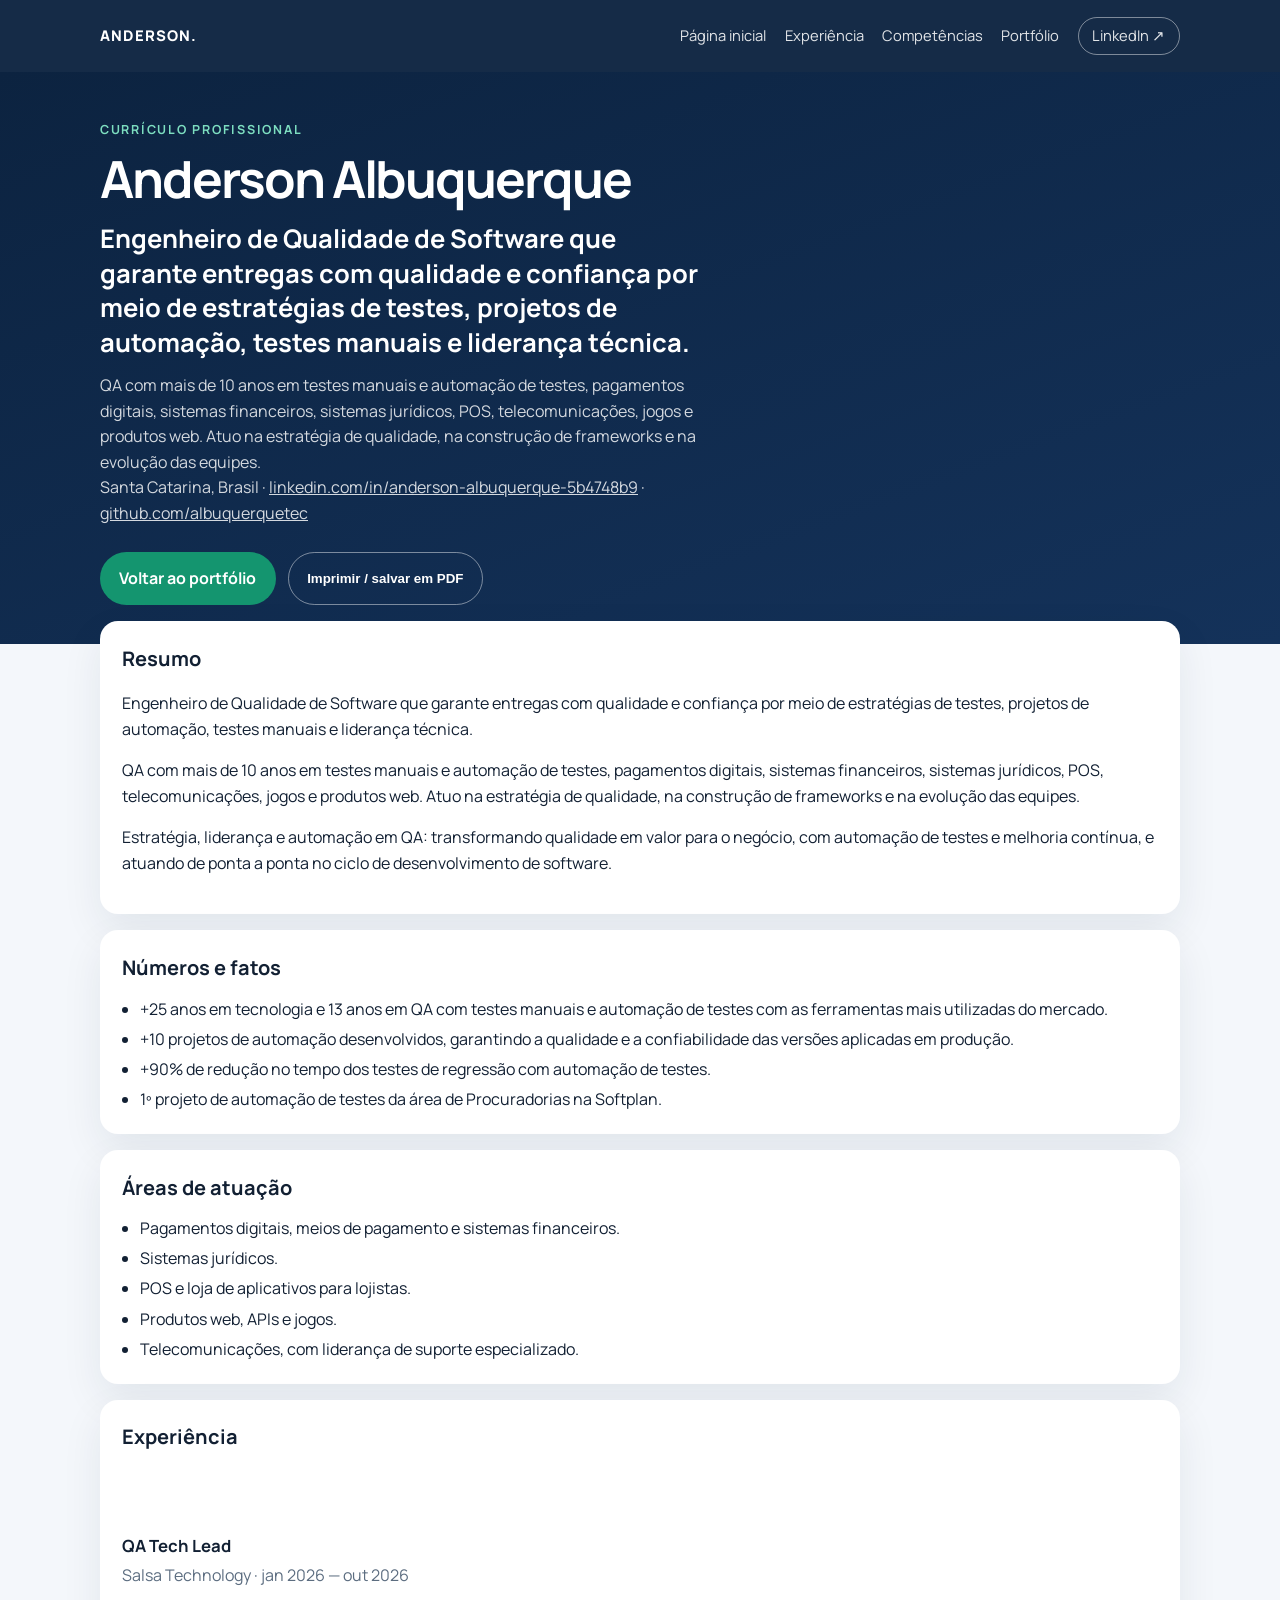
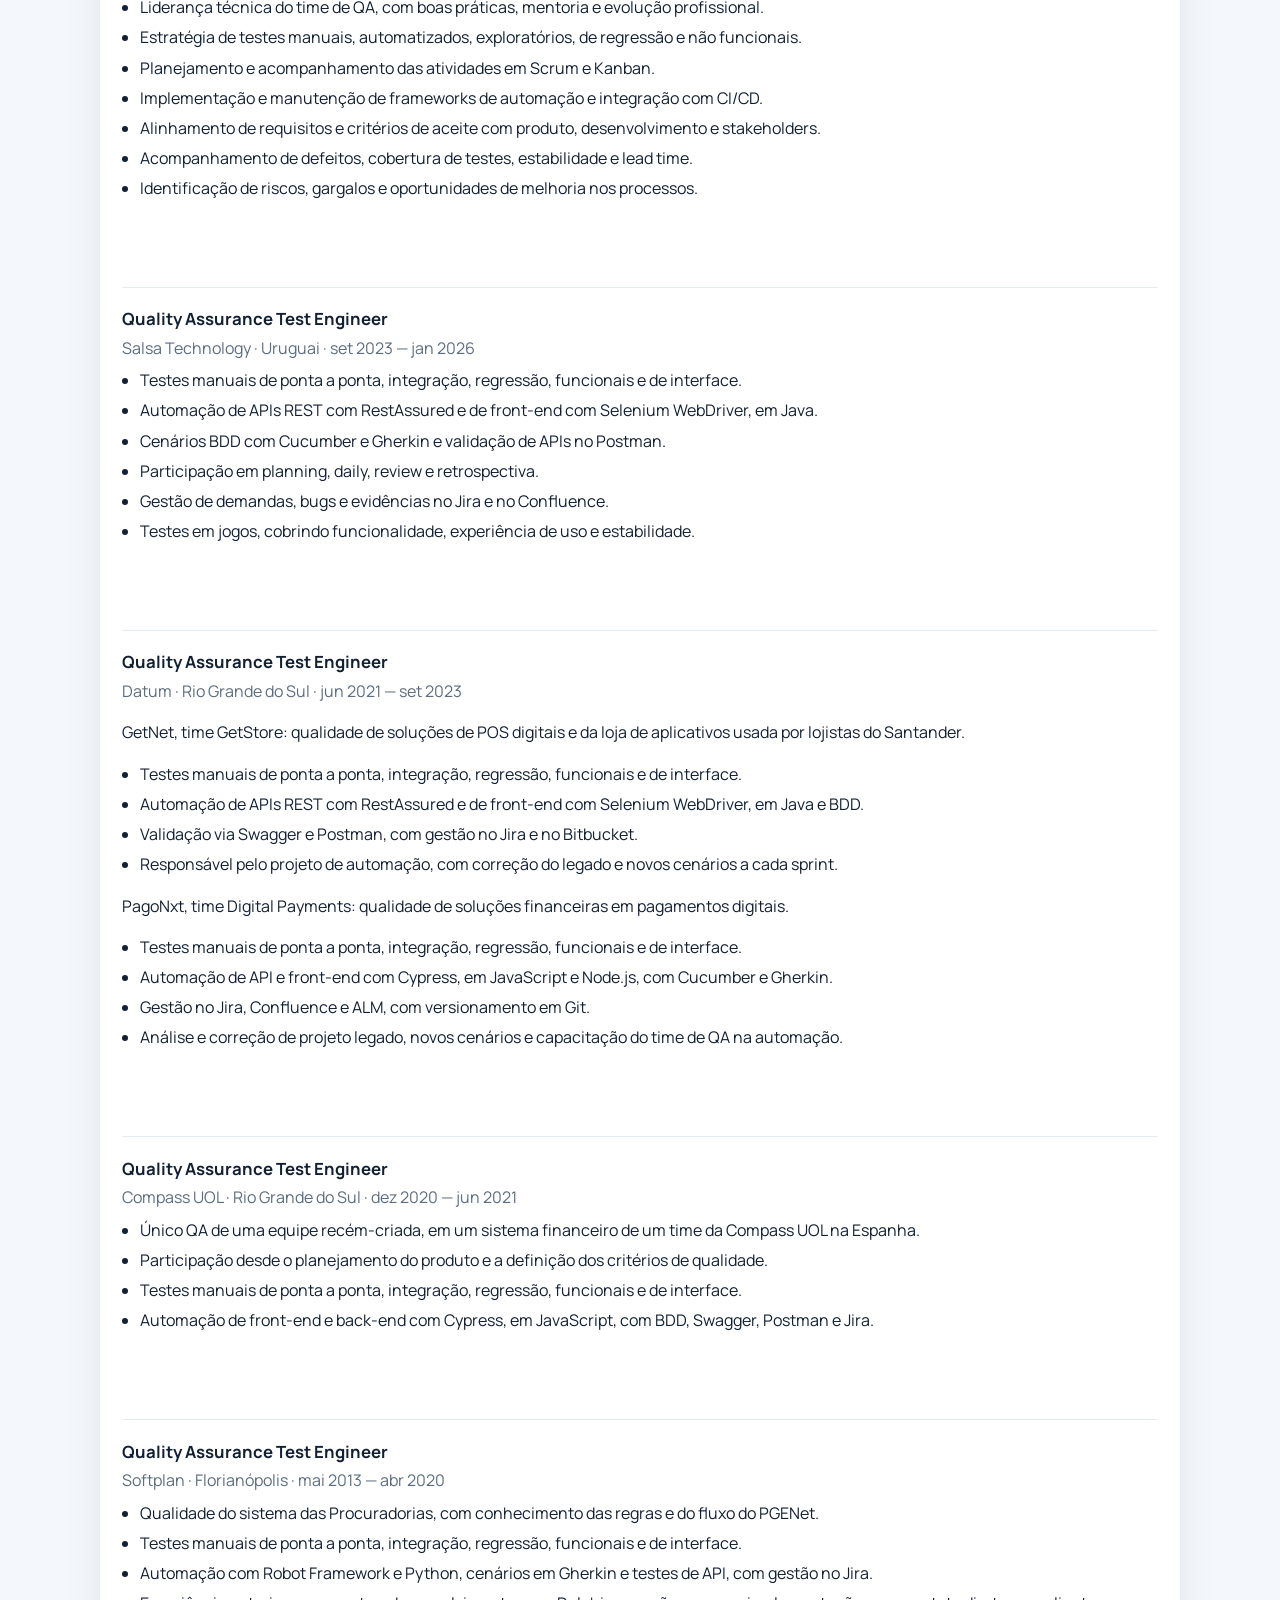
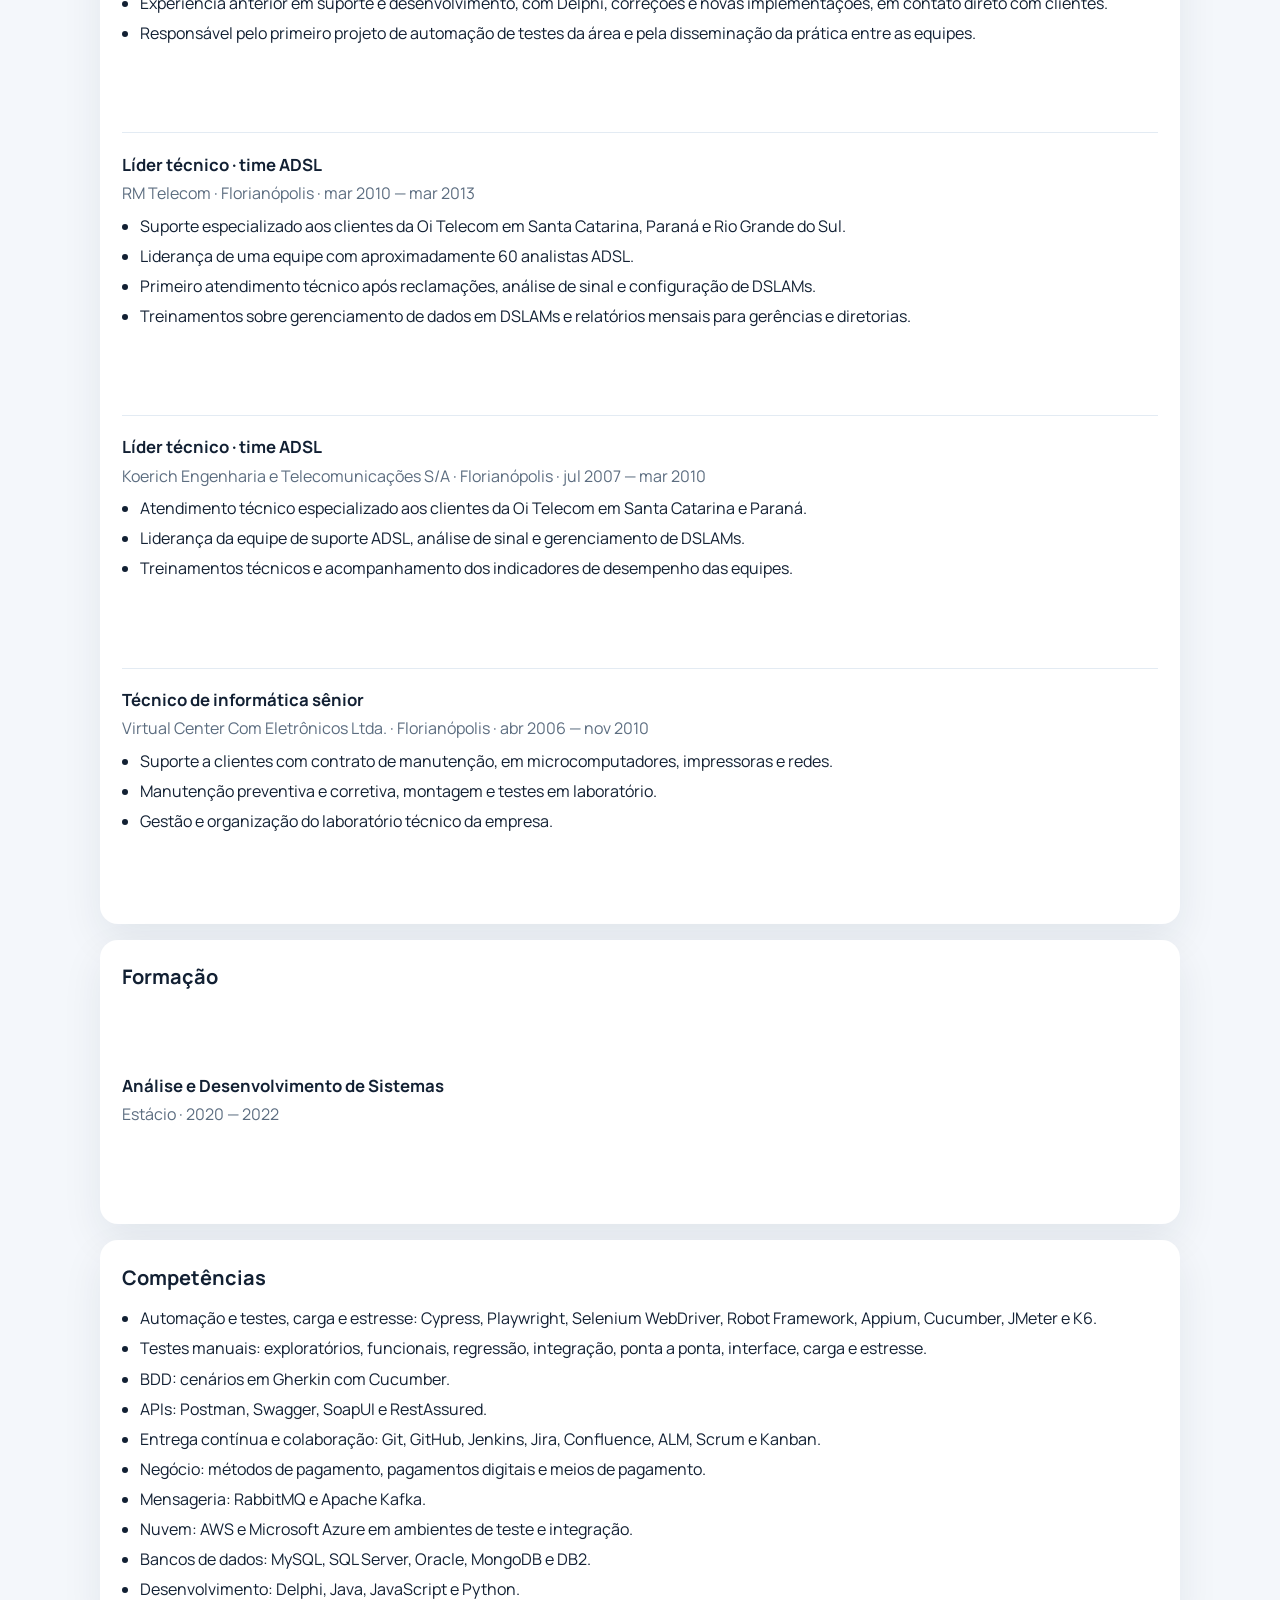
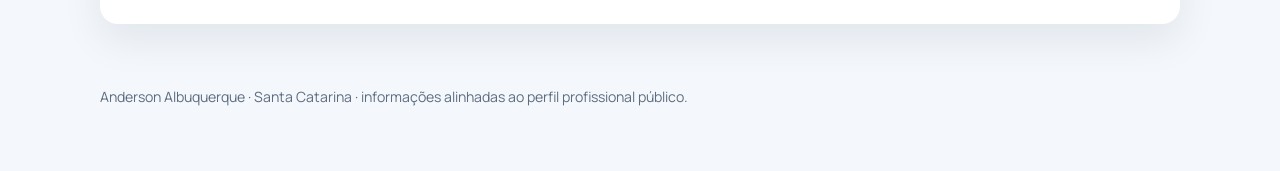
==== curriculo.html @ b4dc6b21 "Renomeia o link do topo de Repositórios para Portfólio." ====
<!DOCTYPE html>
<html lang="pt-BR">
<head>
  <meta charset="utf-8">
  <meta name="viewport" content="width=device-width, initial-scale=1">
  <title>Currículo | Anderson Albuquerque</title>
  <meta name="description" content="Currículo de Anderson Albuquerque, engenheiro de qualidade de software, com experiência, formação e competências.">
  <meta http-equiv="Cache-Control" content="no-cache, no-store, must-revalidate">
  <link rel="icon" href="favicon.svg" type="image/svg+xml">
  <link rel="preconnect" href="https://fonts.googleapis.com">
  <link rel="preconnect" href="https://fonts.gstatic.com" crossorigin>
  <link href="https://fonts.googleapis.com/css2?family=Manrope:wght@400;600;700;800&display=swap" rel="stylesheet">
  <link rel="stylesheet" href="styles.css">
</head>
<body>
  <a class="skip" href="#conteudo">Ir para o conteúdo</a>
  <header class="site-header">
    <div class="wrap">
      <a class="brand" href="index.html">ANDERSON.</a>
      <nav class="nav" aria-label="Navegação principal">
        <a href="index.html">Página inicial</a>
        <a href="index.html#experiencia">Experiência</a>
        <a href="index.html#competencias">Competências</a>
        <a href="https://github.com/albuquerquetec?tab=repositories" rel="noopener noreferrer">Portfólio</a>
        <a class="nav-cta" href="https://www.linkedin.com/in/anderson-albuquerque-5b4748b9" rel="noopener noreferrer">LinkedIn ↗</a>
      </nav>
    </div>
  </header>

  <header class="page-hero">
    <div class="wrap">
      <p class="kicker">Currículo profissional</p>
      <h1>Anderson Albuquerque</h1>
      <p class="headline">Engenheiro de Qualidade de Software que garante entregas com qualidade e confiança por meio de estratégias de testes, projetos de automação, testes manuais e liderança técnica.</p>
      <p class="lede">QA com mais de 10 anos em testes manuais e automação de testes, pagamentos digitais, sistemas financeiros, sistemas jurídicos, POS, telecomunicações, jogos e produtos web. Atuo na estratégia de qualidade, na construção de frameworks e na evolução das equipes.</p>
      <p class="lede">Santa Catarina, Brasil · <a href="https://www.linkedin.com/in/anderson-albuquerque-5b4748b9">linkedin.com/in/anderson-albuquerque-5b4748b9</a> · <a href="https://github.com/albuquerquetec">github.com/albuquerquetec</a></p>
      <div class="actions no-print">
        <a class="btn btn-primary" href="index.html">Voltar ao portfólio</a>
        <button class="btn btn-ghost" type="button" id="imprimir">Imprimir / salvar em PDF</button>
      </div>
    </div>
  </header>

  <main id="conteudo" class="wrap resume">
    <article>
      <h2>Resumo</h2>
      <p>Engenheiro de Qualidade de Software que garante entregas com qualidade e confiança por meio de estratégias de testes, projetos de automação, testes manuais e liderança técnica.</p>
      <p>QA com mais de 10 anos em testes manuais e automação de testes, pagamentos digitais, sistemas financeiros, sistemas jurídicos, POS, telecomunicações, jogos e produtos web. Atuo na estratégia de qualidade, na construção de frameworks e na evolução das equipes.</p>
      <p>Estratégia, liderança e automação em QA: transformando qualidade em valor para o negócio, com automação de testes e melhoria contínua, e atuando de ponta a ponta no ciclo de desenvolvimento de software.</p>
    </article>

    <article>
      <h2>Números e fatos</h2>
      <ul>
        <li>+25 anos em tecnologia e 13 anos em QA com testes manuais e automação de testes com as ferramentas mais utilizadas do mercado.</li>
        <li>+10 projetos de automação desenvolvidos, garantindo a qualidade e a confiabilidade das versões aplicadas em produção.</li>
        <li>+90% de redução no tempo dos testes de regressão com automação de testes.</li>
        <li>1º projeto de automação de testes da área de Procuradorias na Softplan.</li>
      </ul>
    </article>

    <article>
      <h2>Áreas de atuação</h2>
      <ul>
        <li>Pagamentos digitais, meios de pagamento e sistemas financeiros.</li>
        <li>Sistemas jurídicos.</li>
        <li>POS e loja de aplicativos para lojistas.</li>
        <li>Produtos web, APIs e jogos.</li>
        <li>Telecomunicações, com liderança de suporte especializado.</li>
      </ul>
    </article>

    <article>
      <h2>Experiência</h2>

      <section class="role">
        <h3>QA Tech Lead</h3>
        <p class="meta">Salsa Technology · jan 2026 — out 2026</p>
        <ul>
          <li>Liderança técnica do time de QA, com boas práticas, mentoria e evolução profissional.</li>
          <li>Estratégia de testes manuais, automatizados, exploratórios, de regressão e não funcionais.</li>
          <li>Planejamento e acompanhamento das atividades em Scrum e Kanban.</li>
          <li>Implementação e manutenção de frameworks de automação e integração com CI/CD.</li>
          <li>Alinhamento de requisitos e critérios de aceite com produto, desenvolvimento e stakeholders.</li>
          <li>Acompanhamento de defeitos, cobertura de testes, estabilidade e lead time.</li>
          <li>Identificação de riscos, gargalos e oportunidades de melhoria nos processos.</li>
        </ul>
      </section>

      <section class="role">
        <h3>Quality Assurance Test Engineer</h3>
        <p class="meta">Salsa Technology · Uruguai · set 2023 — jan 2026</p>
        <ul>
          <li>Testes manuais de ponta a ponta, integração, regressão, funcionais e de interface.</li>
          <li>Automação de APIs REST com RestAssured e de front-end com Selenium WebDriver, em Java.</li>
          <li>Cenários BDD com Cucumber e Gherkin e validação de APIs no Postman.</li>
          <li>Participação em planning, daily, review e retrospectiva.</li>
          <li>Gestão de demandas, bugs e evidências no Jira e no Confluence.</li>
          <li>Testes em jogos, cobrindo funcionalidade, experiência de uso e estabilidade.</li>
        </ul>
      </section>

      <section class="role">
        <h3>Quality Assurance Test Engineer</h3>
        <p class="meta">Datum · Rio Grande do Sul · jun 2021 — set 2023</p>
        <p>GetNet, time GetStore: qualidade de soluções de POS digitais e da loja de aplicativos usada por lojistas do Santander.</p>
        <ul>
          <li>Testes manuais de ponta a ponta, integração, regressão, funcionais e de interface.</li>
          <li>Automação de APIs REST com RestAssured e de front-end com Selenium WebDriver, em Java e BDD.</li>
          <li>Validação via Swagger e Postman, com gestão no Jira e no Bitbucket.</li>
          <li>Responsável pelo projeto de automação, com correção do legado e novos cenários a cada sprint.</li>
        </ul>
        <p>PagoNxt, time Digital Payments: qualidade de soluções financeiras em pagamentos digitais.</p>
        <ul>
          <li>Testes manuais de ponta a ponta, integração, regressão, funcionais e de interface.</li>
          <li>Automação de API e front-end com Cypress, em JavaScript e Node.js, com Cucumber e Gherkin.</li>
          <li>Gestão no Jira, Confluence e ALM, com versionamento em Git.</li>
          <li>Análise e correção de projeto legado, novos cenários e capacitação do time de QA na automação.</li>
        </ul>
      </section>

      <section class="role">
        <h3>Quality Assurance Test Engineer</h3>
        <p class="meta">Compass UOL · Rio Grande do Sul · dez 2020 — jun 2021</p>
        <ul>
          <li>Único QA de uma equipe recém-criada, em um sistema financeiro de um time da Compass UOL na Espanha.</li>
          <li>Participação desde o planejamento do produto e a definição dos critérios de qualidade.</li>
          <li>Testes manuais de ponta a ponta, integração, regressão, funcionais e de interface.</li>
          <li>Automação de front-end e back-end com Cypress, em JavaScript, com BDD, Swagger, Postman e Jira.</li>
        </ul>
      </section>

      <section class="role">
        <h3>Quality Assurance Test Engineer</h3>
        <p class="meta">Softplan · Florianópolis · mai 2013 — abr 2020</p>
        <ul>
          <li>Qualidade do sistema das Procuradorias, com conhecimento das regras e do fluxo do PGENet.</li>
          <li>Testes manuais de ponta a ponta, integração, regressão, funcionais e de interface.</li>
          <li>Automação com Robot Framework e Python, cenários em Gherkin e testes de API, com gestão no Jira.</li>
          <li>Experiência anterior em suporte e desenvolvimento, com Delphi, correções e novas implementações, em contato direto com clientes.</li>
          <li>Responsável pelo primeiro projeto de automação de testes da área e pela disseminação da prática entre as equipes.</li>
        </ul>
      </section>

      <section class="role">
        <h3>Líder técnico · time ADSL</h3>
        <p class="meta">RM Telecom · Florianópolis · mar 2010 — mar 2013</p>
        <ul>
          <li>Suporte especializado aos clientes da Oi Telecom em Santa Catarina, Paraná e Rio Grande do Sul.</li>
          <li>Liderança de uma equipe com aproximadamente 60 analistas ADSL.</li>
          <li>Primeiro atendimento técnico após reclamações, análise de sinal e configuração de DSLAMs.</li>
          <li>Treinamentos sobre gerenciamento de dados em DSLAMs e relatórios mensais para gerências e diretorias.</li>
        </ul>
      </section>

      <section class="role">
        <h3>Líder técnico · time ADSL</h3>
        <p class="meta">Koerich Engenharia e Telecomunicações S/A · Florianópolis · jul 2007 — mar 2010</p>
        <ul>
          <li>Atendimento técnico especializado aos clientes da Oi Telecom em Santa Catarina e Paraná.</li>
          <li>Liderança da equipe de suporte ADSL, análise de sinal e gerenciamento de DSLAMs.</li>
          <li>Treinamentos técnicos e acompanhamento dos indicadores de desempenho das equipes.</li>
        </ul>
      </section>

      <section class="role">
        <h3>Técnico de informática sênior</h3>
        <p class="meta">Virtual Center Com Eletrônicos Ltda. · Florianópolis · abr 2006 — nov 2010</p>
        <ul>
          <li>Suporte a clientes com contrato de manutenção, em microcomputadores, impressoras e redes.</li>
          <li>Manutenção preventiva e corretiva, montagem e testes em laboratório.</li>
          <li>Gestão e organização do laboratório técnico da empresa.</li>
        </ul>
      </section>
    </article>

    <article>
      <h2>Formação</h2>
      <section class="role">
        <h3>Análise e Desenvolvimento de Sistemas</h3>
        <p class="meta">Estácio · 2020 — 2022</p>
      </section>
    </article>

    <article>
      <h2>Competências</h2>
      <ul>
        <li>Automação e testes, carga e estresse: Cypress, Playwright, Selenium WebDriver, Robot Framework, Appium, Cucumber, JMeter e K6.</li>
        <li>Testes manuais: exploratórios, funcionais, regressão, integração, ponta a ponta, interface, carga e estresse.</li>
        <li>BDD: cenários em Gherkin com Cucumber.</li>
        <li>APIs: Postman, Swagger, SoapUI e RestAssured.</li>
        <li>Entrega contínua e colaboração: Git, GitHub, Jenkins, Jira, Confluence, ALM, Scrum e Kanban.</li>
        <li>Negócio: métodos de pagamento, pagamentos digitais e meios de pagamento.</li>
        <li>Mensageria: RabbitMQ e Apache Kafka.</li>
        <li>Nuvem: AWS e Microsoft Azure em ambientes de teste e integração.</li>
        <li>Bancos de dados: MySQL, SQL Server, Oracle, MongoDB e DB2.</li>
        <li>Desenvolvimento: Delphi, Java, JavaScript e Python.</li>
      </ul>
    </article>
  </main>

  <footer class="site-footer">
    <div class="wrap">
      <p>Anderson Albuquerque · Santa Catarina · informações alinhadas ao perfil profissional público.</p>
    </div>
  </footer>
  <script>
    document.getElementById("imprimir").addEventListener("click", function () {
      window.print();
    });
    if (new URLSearchParams(window.location.search).has("imprimir")) {
      window.addEventListener("load", function () {
        window.print();
      });
    }
  </script>
</body>
</html>
---- styles.css ----
:root {
  --navy: #0c2340;
  --navy-mid: #14325a;
  --ink: #122033;
  --muted: #5c6d80;
  --line: #e3ebf3;
  --bg: #f4f7fb;
  --card: #ffffff;
  --teal: #14956f;
  --teal-dark: #0e7a5a;
  --teal-soft: #e7f6f1;
  --shadow: 0 16px 40px rgba(12, 35, 64, 0.08);
  --radius: 18px;
  --max: 1080px;
  --font: "Manrope", "Segoe UI", sans-serif;
}

* { box-sizing: border-box; }

html { scroll-behavior: smooth; }

body {
  margin: 0;
  font-family: var(--font);
  color: var(--ink);
  background: var(--bg);
  line-height: 1.6;
}

a { color: inherit; }

img { max-width: 100%; }

.skip {
  position: absolute;
  left: 1rem;
  top: -4rem;
  background: #fff;
  color: var(--navy);
  padding: 0.5rem 0.8rem;
  z-index: 10;
}

.skip:focus { top: 0.5rem; }

.wrap {
  width: min(var(--max), calc(100% - 2.5rem));
  margin: 0 auto;
}

.site-header {
  position: sticky;
  top: 0;
  z-index: 5;
  background: rgba(12, 35, 64, 0.96);
  backdrop-filter: blur(10px);
  color: #fff;
}

.site-header .wrap {
  display: flex;
  align-items: center;
  justify-content: space-between;
  gap: 1rem;
  min-height: 72px;
}

.brand {
  font-weight: 800;
  letter-spacing: 0.08em;
  text-decoration: none;
  font-size: 0.92rem;
}

.nav {
  display: flex;
  align-items: center;
  gap: 1.15rem;
  font-size: 0.92rem;
}

.nav a { text-decoration: none; color: rgba(255, 255, 255, 0.88); }

.nav a:hover { color: #fff; }

.nav-cta {
  border: 1px solid rgba(255, 255, 255, 0.45);
  border-radius: 999px;
  padding: 0.4rem 0.85rem;
}

.hero {
  background:
    radial-gradient(circle at 88% 20%, rgba(20, 149, 111, 0.28), transparent 28%),
    radial-gradient(circle at 70% 80%, rgba(255, 255, 255, 0.06), transparent 24%),
    linear-gradient(160deg, var(--navy) 0%, var(--navy-mid) 100%);
  color: #fff;
  padding: 4.5rem 0 5rem;
}

.hero-grid {
  display: grid;
  grid-template-columns: 1.4fr 0.8fr;
  gap: 2.5rem;
  align-items: center;
}

.kicker {
  margin: 0 0 0.8rem;
  color: #7ddec0;
  font-size: 0.78rem;
  font-weight: 700;
  letter-spacing: 0.14em;
  text-transform: uppercase;
}

h1 {
  margin: 0;
  font-size: clamp(2.6rem, 5vw, 4.4rem);
  line-height: 0.98;
  letter-spacing: -0.04em;
}

.headline {
  margin: 1.2rem 0 0.8rem;
  font-size: clamp(1.25rem, 2vw, 1.7rem);
  line-height: 1.35;
  font-weight: 700;
  max-width: 38rem;
}

.lede {
  margin: 0;
  max-width: 40rem;
  color: rgba(255, 255, 255, 0.82);
}

.actions {
  display: flex;
  flex-wrap: wrap;
  gap: 0.75rem;
  margin-top: 1.6rem;
}

.btn {
  display: inline-flex;
  align-items: center;
  justify-content: center;
  text-decoration: none;
  border-radius: 999px;
  padding: 0.8rem 1.15rem;
  font-weight: 700;
  border: 1px solid transparent;
}

.btn-primary { background: var(--teal); color: #fff; }

.btn-primary:hover { background: var(--teal-dark); }

.btn-ghost {
  background: transparent;
  color: #fff;
  border-color: rgba(255, 255, 255, 0.45);
}

.btn-ghost:hover { background: rgba(255, 255, 255, 0.08); }

.btn-ink {
  background: var(--navy);
  color: #fff;
}

.profile-card {
  background: rgba(8, 24, 46, 0.45);
  border: 1px solid rgba(255, 255, 255, 0.12);
  border-radius: 24px;
  padding: 1.4rem;
  box-shadow: inset 0 1px 0 rgba(255, 255, 255, 0.08);
}

.monogram {
  width: 52px;
  height: 52px;
  border-radius: 14px;
  display: grid;
  place-items: center;
  background: var(--teal);
  font-weight: 800;
  margin-bottom: 0.9rem;
}

.profile-card h2 {
  margin: 0 0 0.4rem;
  font-size: 1.15rem;
}

.profile-card p { margin: 0; color: rgba(255, 255, 255, 0.8); }

.chips {
  display: flex;
  flex-wrap: wrap;
  gap: 0.45rem;
  margin-top: 1rem;
  padding: 0;
  list-style: none;
}

.chips li,
.tag {
  border: 1px solid rgba(255, 255, 255, 0.2);
  border-radius: 999px;
  padding: 0.25rem 0.7rem;
  font-size: 0.82rem;
}

section { padding: 4.2rem 0; }

.section-label {
  margin: 0 0 0.45rem;
  color: var(--teal);
  font-size: 0.78rem;
  font-weight: 800;
  letter-spacing: 0.14em;
  text-transform: uppercase;
}

h2.section-title {
  margin: 0;
  font-size: clamp(1.8rem, 3vw, 2.5rem);
  letter-spacing: -0.03em;
  line-height: 1.15;
}

.section-intro {
  max-width: 42rem;
  color: var(--muted);
  margin: 0.8rem 0 0;
}

.metrics {
  display: grid;
  grid-template-columns: repeat(4, 1fr);
  gap: 1rem;
  margin-top: 1.8rem;
}

.metric,
.panel,
.job,
.skill-group {
  background: var(--card);
  border-radius: var(--radius);
  box-shadow: var(--shadow);
}

.metric { padding: 1.2rem 1.1rem 1.15rem; }

.metric strong {
  display: block;
  color: var(--teal);
  font-size: 2rem;
  letter-spacing: -0.04em;
  line-height: 1;
}

.metric span { display: block; margin-top: 0.45rem; color: var(--muted); }

.split {
  display: grid;
  grid-template-columns: 1.15fr 0.85fr;
  gap: 1rem;
  margin-top: 1.6rem;
}

.panel { padding: 1.4rem 1.35rem; }

.panel h3,
.job h3,
.skill-group h3 { margin: 0 0 0.55rem; }

.area-list {
  margin: 0;
  padding: 0;
  list-style: none;
  display: grid;
  gap: 0.55rem;
}

.area-list li {
  background: var(--bg);
  border-radius: 12px;
  padding: 0.7rem 0.85rem;
}

.jobs,
.skill-grid {
  display: grid;
  gap: 1rem;
  margin-top: 1.6rem;
}

.job { padding: 1.3rem 1.35rem 1.2rem; }

.job header {
  display: flex;
  justify-content: space-between;
  gap: 1rem;
  align-items: baseline;
}

.when {
  color: var(--teal);
  font-weight: 700;
  font-size: 0.86rem;
  white-space: nowrap;
}

.where { margin: 0.15rem 0 0.7rem; color: var(--muted); }

.job p:last-child { margin-bottom: 0; }

.skill-grid { grid-template-columns: repeat(3, 1fr); }

.skill-group { padding: 1.15rem 1.2rem 1.2rem; }

.skill-group ul {
  display: flex;
  flex-wrap: wrap;
  gap: 0.4rem;
  margin: 0.7rem 0 0;
  padding: 0;
  list-style: none;
}

.skill-group li {
  background: var(--teal-soft);
  color: var(--teal-dark);
  border-radius: 999px;
  padding: 0.22rem 0.65rem;
  font-size: 0.86rem;
  font-weight: 700;
}

.cta {
  background: var(--navy);
  color: #fff;
  border-radius: 28px;
  padding: 2rem 1.6rem;
  display: flex;
  justify-content: space-between;
  gap: 1rem;
  align-items: center;
}

.cta h2 { margin: 0 0 0.35rem; font-size: 1.8rem; letter-spacing: -0.03em; }

.cta p { margin: 0; color: rgba(255, 255, 255, 0.78); }

.site-footer {
  padding: 0 0 3rem;
}

.site-footer p {
  color: var(--muted);
  font-size: 0.88rem;
}

.page-hero {
  background: linear-gradient(160deg, var(--navy), var(--navy-mid));
  color: #fff;
  padding: 3rem 0 2.4rem;
}

.page-hero h1 {
  font-size: clamp(2.2rem, 4vw, 3.4rem);
}

.resume {
  display: grid;
  gap: 1rem;
  margin-top: -1.4rem;
  padding-bottom: 3rem;
}

.resume article {
  background: #fff;
  border-radius: var(--radius);
  box-shadow: var(--shadow);
  padding: 1.35rem 1.4rem;
}

.resume h2 {
  margin: 0 0 0.8rem;
  font-size: 1.25rem;
}

.resume ul { margin: 0.4rem 0 0; padding-left: 1.1rem; }

.resume li + li { margin-top: 0.28rem; }

.role + .role {
  margin-top: 1.15rem;
  padding-top: 1.15rem;
  border-top: 1px solid var(--line);
}

.role h3 { margin: 0; font-size: 1.05rem; }

.meta { margin: 0.15rem 0 0.45rem; color: var(--muted); }

@media (max-width: 900px) {
  .hero-grid,
  .split,
  .metrics,
  .skill-grid { grid-template-columns: 1fr 1fr; }

  .hero-grid,
  .split,
  .cta { grid-template-columns: 1fr; }

  .cta { display: grid; }
}

@media (max-width: 720px) {
  .site-header .wrap { align-items: flex-start; padding: 0.8rem 0; flex-direction: column; }
  .nav { flex-wrap: wrap; gap: 0.7rem 1rem; }
  .metrics,
  .skill-grid,
  .hero-grid { grid-template-columns: 1fr; }
  .job header { flex-direction: column; gap: 0.2rem; }
}

@media print {
  .site-header,
  .actions,
  .site-footer,
  .no-print { display: none !important; }

  body { background: #fff; }

  .page-hero {
    background: #fff;
    color: #000;
    padding: 0 0 1rem;
  }

  .page-hero .kicker,
  .page-hero p { color: #333; }

  .resume { margin: 0; }

  .resume article {
    box-shadow: none;
    border: 1px solid #ddd;
    break-inside: avoid;
  }
}
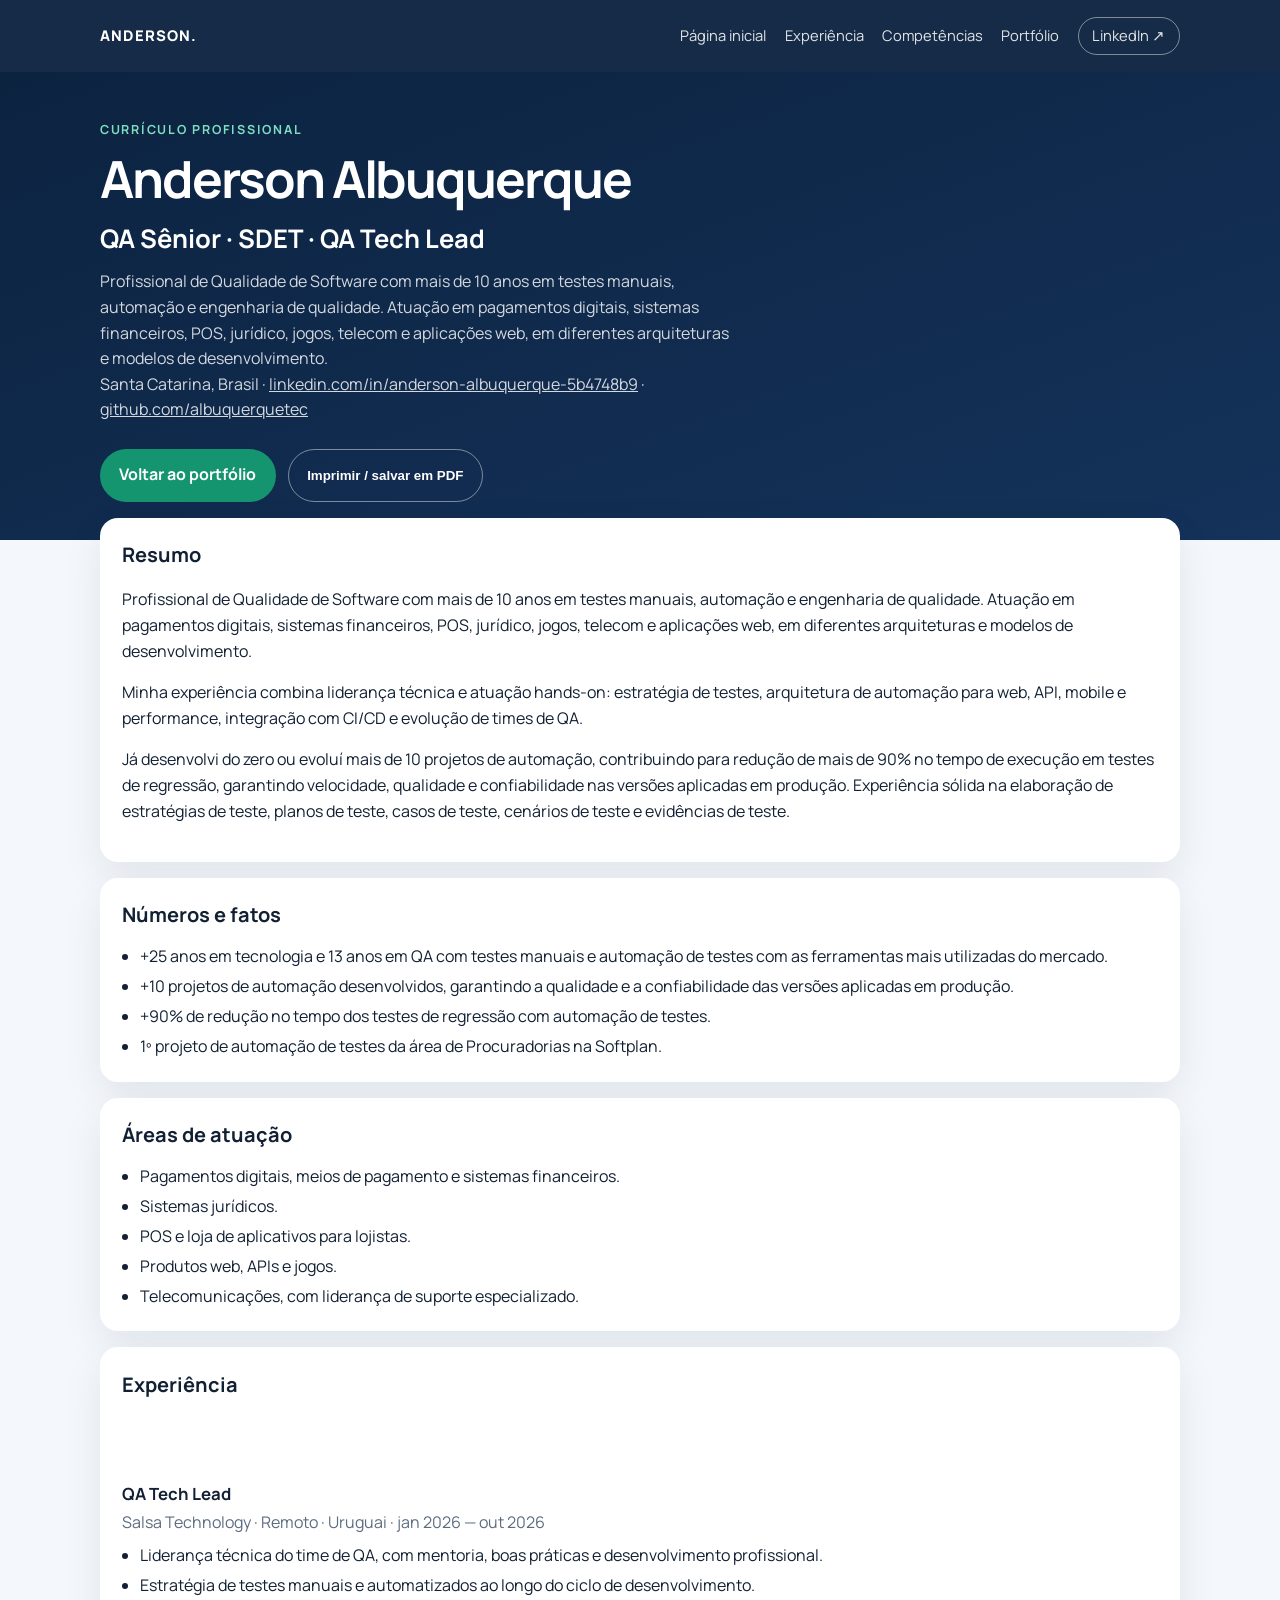
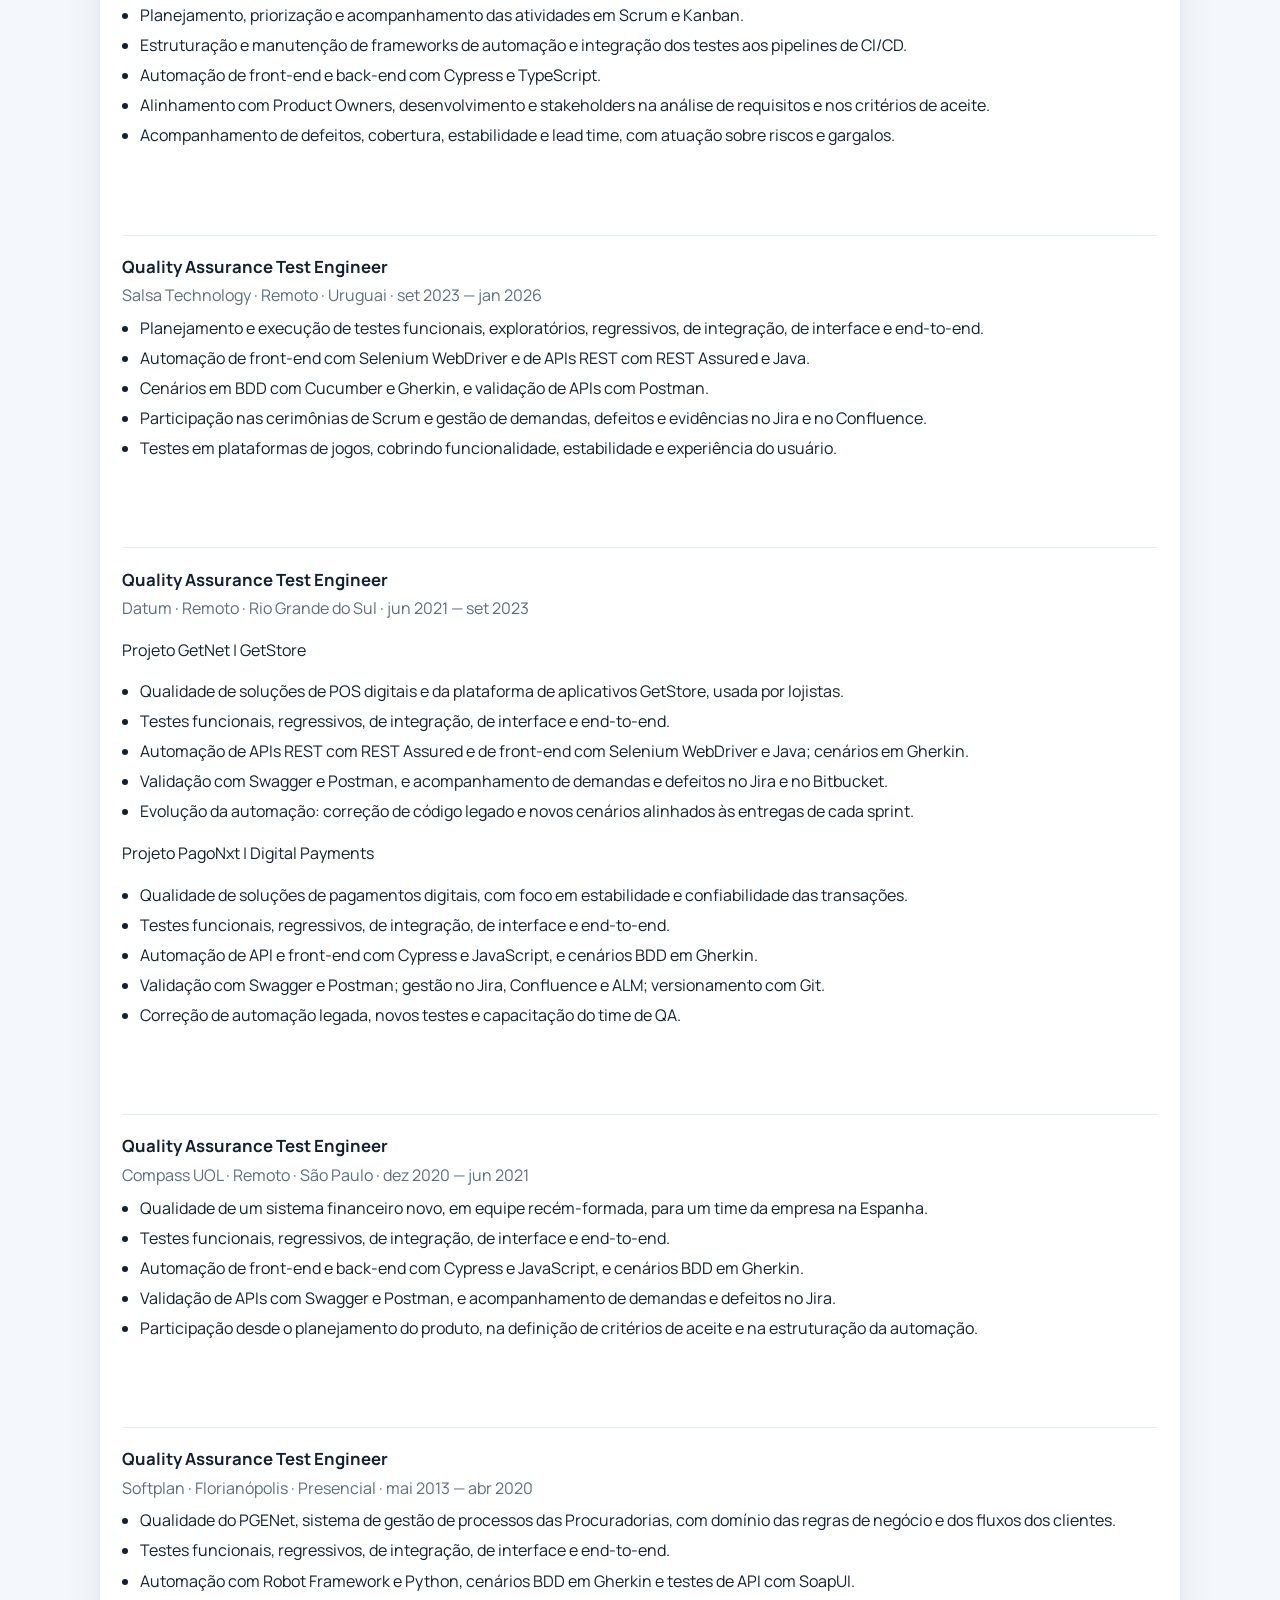
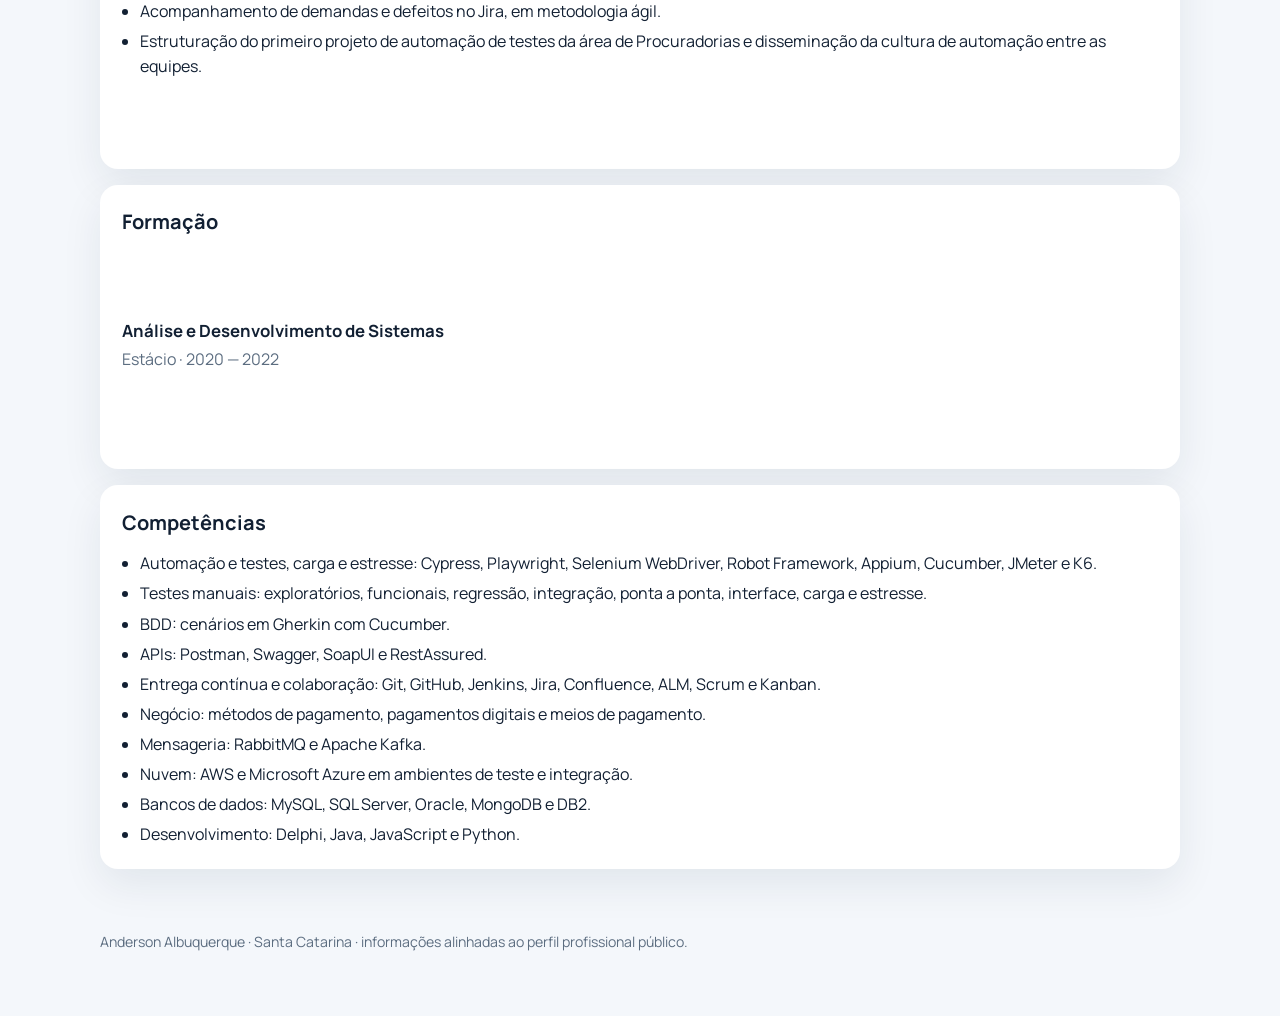
==== commit 3dcf98c3: "Alinha o resumo e as experiências ao currículo de novembro de 2026. Co-authored-by: Cursor <cursorag" ====
--- a/curriculo.html
+++ b/curriculo.html
@@ -31,8 +31,8 @@
     <div class="wrap">
       <p class="kicker">Currículo profissional</p>
       <h1>Anderson Albuquerque</h1>
-      <p class="headline">Engenheiro de Qualidade de Software que garante entregas com qualidade e confiança por meio de estratégias de testes, projetos de automação, testes manuais e liderança técnica.</p>
-      <p class="lede">QA com mais de 10 anos em testes manuais e automação de testes, pagamentos digitais, sistemas financeiros, sistemas jurídicos, POS, telecomunicações, jogos e produtos web. Atuo na estratégia de qualidade, na construção de frameworks e na evolução das equipes.</p>
+      <p class="headline">QA Sênior · SDET · QA Tech Lead</p>
+      <p class="lede">Profissional de Qualidade de Software com mais de 10 anos em testes manuais, automação e engenharia de qualidade. Atuação em pagamentos digitais, sistemas financeiros, POS, jurídico, jogos, telecom e aplicações web, em diferentes arquiteturas e modelos de desenvolvimento.</p>
       <p class="lede">Santa Catarina, Brasil · <a href="https://www.linkedin.com/in/anderson-albuquerque-5b4748b9">linkedin.com/in/anderson-albuquerque-5b4748b9</a> · <a href="https://github.com/albuquerquetec">github.com/albuquerquetec</a></p>
       <div class="actions no-print">
         <a class="btn btn-primary" href="index.html">Voltar ao portfólio</a>
@@ -44,9 +44,9 @@
   <main id="conteudo" class="wrap resume">
     <article>
       <h2>Resumo</h2>
-      <p>Engenheiro de Qualidade de Software que garante entregas com qualidade e confiança por meio de estratégias de testes, projetos de automação, testes manuais e liderança técnica.</p>
-      <p>QA com mais de 10 anos em testes manuais e automação de testes, pagamentos digitais, sistemas financeiros, sistemas jurídicos, POS, telecomunicações, jogos e produtos web. Atuo na estratégia de qualidade, na construção de frameworks e na evolução das equipes.</p>
-      <p>Estratégia, liderança e automação em QA: transformando qualidade em valor para o negócio, com automação de testes e melhoria contínua, e atuando de ponta a ponta no ciclo de desenvolvimento de software.</p>
+      <p>Profissional de Qualidade de Software com mais de 10 anos em testes manuais, automação e engenharia de qualidade. Atuação em pagamentos digitais, sistemas financeiros, POS, jurídico, jogos, telecom e aplicações web, em diferentes arquiteturas e modelos de desenvolvimento.</p>
+      <p>Minha experiência combina liderança técnica e atuação hands-on: estratégia de testes, arquitetura de automação para web, API, mobile e performance, integração com CI/CD e evolução de times de QA.</p>
+      <p>Já desenvolvi do zero ou evoluí mais de 10 projetos de automação, contribuindo para redução de mais de 90% no tempo de execução em testes de regressão, garantindo velocidade, qualidade e confiabilidade nas versões aplicadas em produção. Experiência sólida na elaboração de estratégias de teste, planos de teste, casos de teste, cenários de teste e evidências de teste.</p>
     </article>
 
     <article>
@@ -75,101 +75,72 @@
 
       <section class="role">
         <h3>QA Tech Lead</h3>
-        <p class="meta">Salsa Technology · jan 2026 — out 2026</p>
+        <p class="meta">Salsa Technology · Remoto · Uruguai · jan 2026 — out 2026</p>
         <ul>
-          <li>Liderança técnica do time de QA, com boas práticas, mentoria e evolução profissional.</li>
-          <li>Estratégia de testes manuais, automatizados, exploratórios, de regressão e não funcionais.</li>
-          <li>Planejamento e acompanhamento das atividades em Scrum e Kanban.</li>
-          <li>Implementação e manutenção de frameworks de automação e integração com CI/CD.</li>
-          <li>Alinhamento de requisitos e critérios de aceite com produto, desenvolvimento e stakeholders.</li>
-          <li>Acompanhamento de defeitos, cobertura de testes, estabilidade e lead time.</li>
-          <li>Identificação de riscos, gargalos e oportunidades de melhoria nos processos.</li>
+          <li>Liderança técnica do time de QA, com mentoria, boas práticas e desenvolvimento profissional.</li>
+          <li>Estratégia de testes manuais e automatizados ao longo do ciclo de desenvolvimento.</li>
+          <li>Planejamento, priorização e acompanhamento das atividades em Scrum e Kanban.</li>
+          <li>Estruturação e manutenção de frameworks de automação e integração dos testes aos pipelines de CI/CD.</li>
+          <li>Automação de front-end e back-end com Cypress e TypeScript.</li>
+          <li>Alinhamento com Product Owners, desenvolvimento e stakeholders na análise de requisitos e nos critérios de aceite.</li>
+          <li>Acompanhamento de defeitos, cobertura, estabilidade e lead time, com atuação sobre riscos e gargalos.</li>
         </ul>
       </section>
 
       <section class="role">
         <h3>Quality Assurance Test Engineer</h3>
-        <p class="meta">Salsa Technology · Uruguai · set 2023 — jan 2026</p>
+        <p class="meta">Salsa Technology · Remoto · Uruguai · set 2023 — jan 2026</p>
         <ul>
-          <li>Testes manuais de ponta a ponta, integração, regressão, funcionais e de interface.</li>
-          <li>Automação de APIs REST com RestAssured e de front-end com Selenium WebDriver, em Java.</li>
-          <li>Cenários BDD com Cucumber e Gherkin e validação de APIs no Postman.</li>
-          <li>Participação em planning, daily, review e retrospectiva.</li>
-          <li>Gestão de demandas, bugs e evidências no Jira e no Confluence.</li>
-          <li>Testes em jogos, cobrindo funcionalidade, experiência de uso e estabilidade.</li>
+          <li>Planejamento e execução de testes funcionais, exploratórios, regressivos, de integração, de interface e end-to-end.</li>
+          <li>Automação de front-end com Selenium WebDriver e de APIs REST com REST Assured e Java.</li>
+          <li>Cenários em BDD com Cucumber e Gherkin, e validação de APIs com Postman.</li>
+          <li>Participação nas cerimônias de Scrum e gestão de demandas, defeitos e evidências no Jira e no Confluence.</li>
+          <li>Testes em plataformas de jogos, cobrindo funcionalidade, estabilidade e experiência do usuário.</li>
         </ul>
       </section>
 
       <section class="role">
         <h3>Quality Assurance Test Engineer</h3>
-        <p class="meta">Datum · Rio Grande do Sul · jun 2021 — set 2023</p>
-        <p>GetNet, time GetStore: qualidade de soluções de POS digitais e da loja de aplicativos usada por lojistas do Santander.</p>
+        <p class="meta">Datum · Remoto · Rio Grande do Sul · jun 2021 — set 2023</p>
+        <p>Projeto GetNet | GetStore</p>
         <ul>
-          <li>Testes manuais de ponta a ponta, integração, regressão, funcionais e de interface.</li>
-          <li>Automação de APIs REST com RestAssured e de front-end com Selenium WebDriver, em Java e BDD.</li>
-          <li>Validação via Swagger e Postman, com gestão no Jira e no Bitbucket.</li>
-          <li>Responsável pelo projeto de automação, com correção do legado e novos cenários a cada sprint.</li>
+          <li>Qualidade de soluções de POS digitais e da plataforma de aplicativos GetStore, usada por lojistas.</li>
+          <li>Testes funcionais, regressivos, de integração, de interface e end-to-end.</li>
+          <li>Automação de APIs REST com REST Assured e de front-end com Selenium WebDriver e Java; cenários em Gherkin.</li>
+          <li>Validação com Swagger e Postman, e acompanhamento de demandas e defeitos no Jira e no Bitbucket.</li>
+          <li>Evolução da automação: correção de código legado e novos cenários alinhados às entregas de cada sprint.</li>
         </ul>
-        <p>PagoNxt, time Digital Payments: qualidade de soluções financeiras em pagamentos digitais.</p>
+        <p>Projeto PagoNxt | Digital Payments</p>
         <ul>
-          <li>Testes manuais de ponta a ponta, integração, regressão, funcionais e de interface.</li>
-          <li>Automação de API e front-end com Cypress, em JavaScript e Node.js, com Cucumber e Gherkin.</li>
-          <li>Gestão no Jira, Confluence e ALM, com versionamento em Git.</li>
-          <li>Análise e correção de projeto legado, novos cenários e capacitação do time de QA na automação.</li>
+          <li>Qualidade de soluções de pagamentos digitais, com foco em estabilidade e confiabilidade das transações.</li>
+          <li>Testes funcionais, regressivos, de integração, de interface e end-to-end.</li>
+          <li>Automação de API e front-end com Cypress e JavaScript, e cenários BDD em Gherkin.</li>
+          <li>Validação com Swagger e Postman; gestão no Jira, Confluence e ALM; versionamento com Git.</li>
+          <li>Correção de automação legada, novos testes e capacitação do time de QA.</li>
         </ul>
       </section>
 
       <section class="role">
         <h3>Quality Assurance Test Engineer</h3>
-        <p class="meta">Compass UOL · Rio Grande do Sul · dez 2020 — jun 2021</p>
+        <p class="meta">Compass UOL · Remoto · São Paulo · dez 2020 — jun 2021</p>
         <ul>
-          <li>Único QA de uma equipe recém-criada, em um sistema financeiro de um time da Compass UOL na Espanha.</li>
-          <li>Participação desde o planejamento do produto e a definição dos critérios de qualidade.</li>
-          <li>Testes manuais de ponta a ponta, integração, regressão, funcionais e de interface.</li>
-          <li>Automação de front-end e back-end com Cypress, em JavaScript, com BDD, Swagger, Postman e Jira.</li>
+          <li>Qualidade de um sistema financeiro novo, em equipe recém-formada, para um time da empresa na Espanha.</li>
+          <li>Testes funcionais, regressivos, de integração, de interface e end-to-end.</li>
+          <li>Automação de front-end e back-end com Cypress e JavaScript, e cenários BDD em Gherkin.</li>
+          <li>Validação de APIs com Swagger e Postman, e acompanhamento de demandas e defeitos no Jira.</li>
+          <li>Participação desde o planejamento do produto, na definição de critérios de aceite e na estruturação da automação.</li>
         </ul>
       </section>
 
       <section class="role">
         <h3>Quality Assurance Test Engineer</h3>
-        <p class="meta">Softplan · Florianópolis · mai 2013 — abr 2020</p>
+        <p class="meta">Softplan · Florianópolis · Presencial · mai 2013 — abr 2020</p>
         <ul>
-          <li>Qualidade do sistema das Procuradorias, com conhecimento das regras e do fluxo do PGENet.</li>
-          <li>Testes manuais de ponta a ponta, integração, regressão, funcionais e de interface.</li>
-          <li>Automação com Robot Framework e Python, cenários em Gherkin e testes de API, com gestão no Jira.</li>
-          <li>Experiência anterior em suporte e desenvolvimento, com Delphi, correções e novas implementações, em contato direto com clientes.</li>
-          <li>Responsável pelo primeiro projeto de automação de testes da área e pela disseminação da prática entre as equipes.</li>
-        </ul>
-      </section>
-
-      <section class="role">
-        <h3>Líder técnico · time ADSL</h3>
-        <p class="meta">RM Telecom · Florianópolis · mar 2010 — mar 2013</p>
-        <ul>
-          <li>Suporte especializado aos clientes da Oi Telecom em Santa Catarina, Paraná e Rio Grande do Sul.</li>
-          <li>Liderança de uma equipe com aproximadamente 60 analistas ADSL.</li>
-          <li>Primeiro atendimento técnico após reclamações, análise de sinal e configuração de DSLAMs.</li>
-          <li>Treinamentos sobre gerenciamento de dados em DSLAMs e relatórios mensais para gerências e diretorias.</li>
-        </ul>
-      </section>
-
-      <section class="role">
-        <h3>Líder técnico · time ADSL</h3>
-        <p class="meta">Koerich Engenharia e Telecomunicações S/A · Florianópolis · jul 2007 — mar 2010</p>
-        <ul>
-          <li>Atendimento técnico especializado aos clientes da Oi Telecom em Santa Catarina e Paraná.</li>
-          <li>Liderança da equipe de suporte ADSL, análise de sinal e gerenciamento de DSLAMs.</li>
-          <li>Treinamentos técnicos e acompanhamento dos indicadores de desempenho das equipes.</li>
-        </ul>
-      </section>
-
-      <section class="role">
-        <h3>Técnico de informática sênior</h3>
-        <p class="meta">Virtual Center Com Eletrônicos Ltda. · Florianópolis · abr 2006 — nov 2010</p>
-        <ul>
-          <li>Suporte a clientes com contrato de manutenção, em microcomputadores, impressoras e redes.</li>
-          <li>Manutenção preventiva e corretiva, montagem e testes em laboratório.</li>
-          <li>Gestão e organização do laboratório técnico da empresa.</li>
+          <li>Qualidade do PGENet, sistema de gestão de processos das Procuradorias, com domínio das regras de negócio e dos fluxos dos clientes.</li>
+          <li>Testes funcionais, regressivos, de integração, de interface e end-to-end.</li>
+          <li>Automação com Robot Framework e Python, cenários BDD em Gherkin e testes de API com SoapUI.</li>
+          <li>Acompanhamento de demandas e defeitos no Jira, em metodologia ágil.</li>
+          <li>Estruturação do primeiro projeto de automação de testes da área de Procuradorias e disseminação da cultura de automação entre as equipes.</li>
         </ul>
       </section>
     </article>
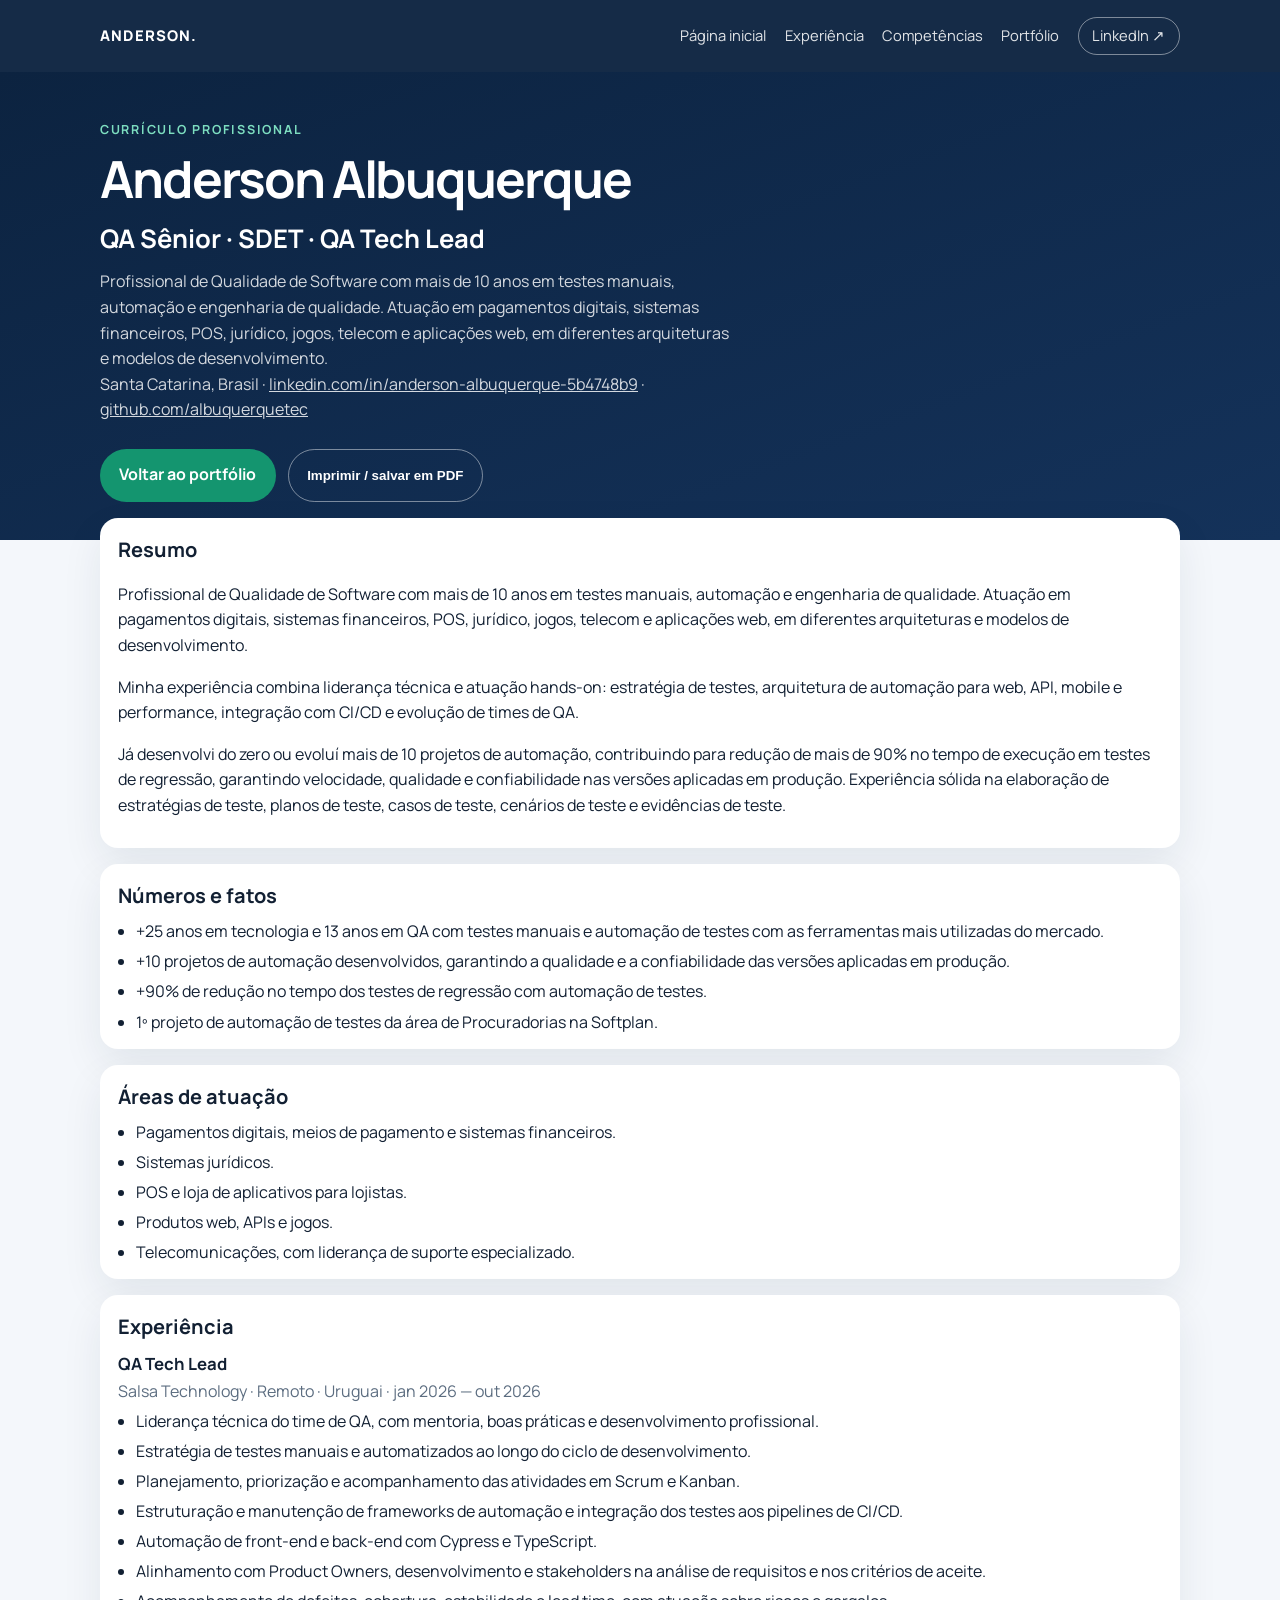
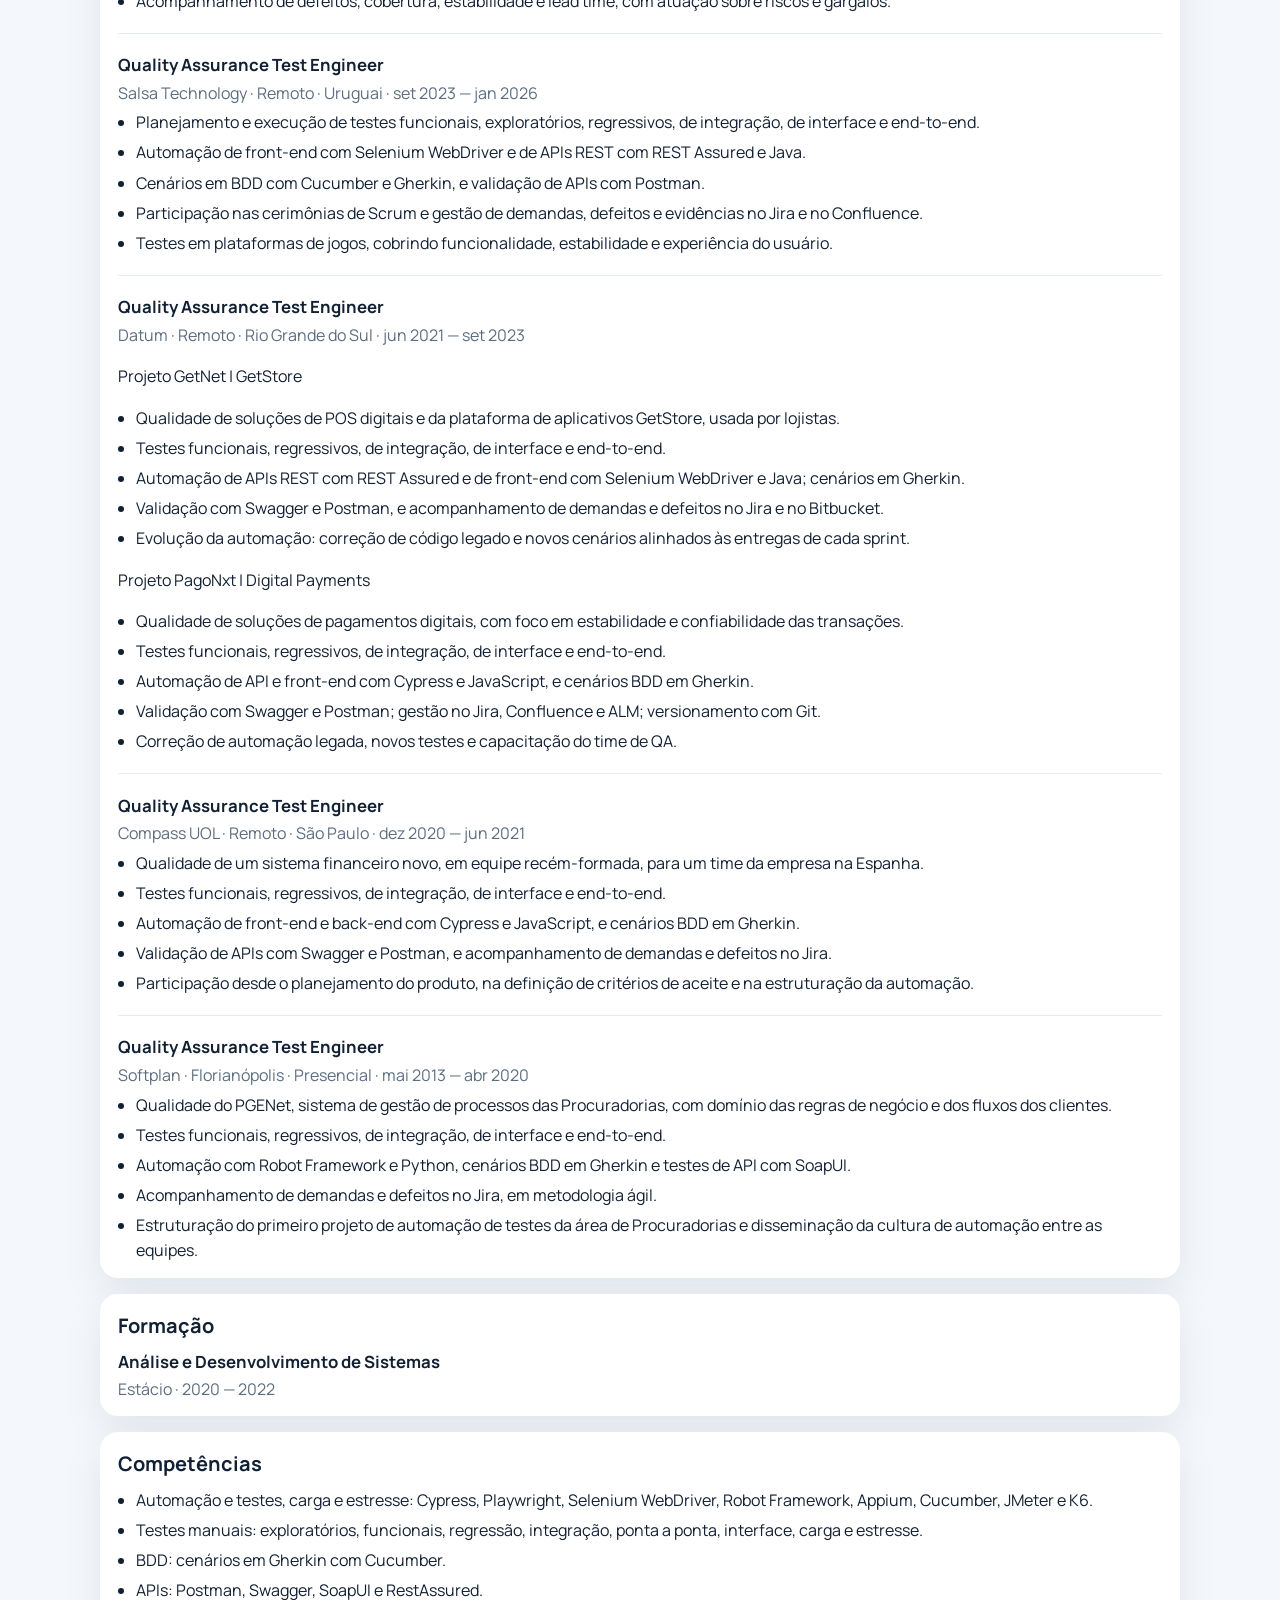
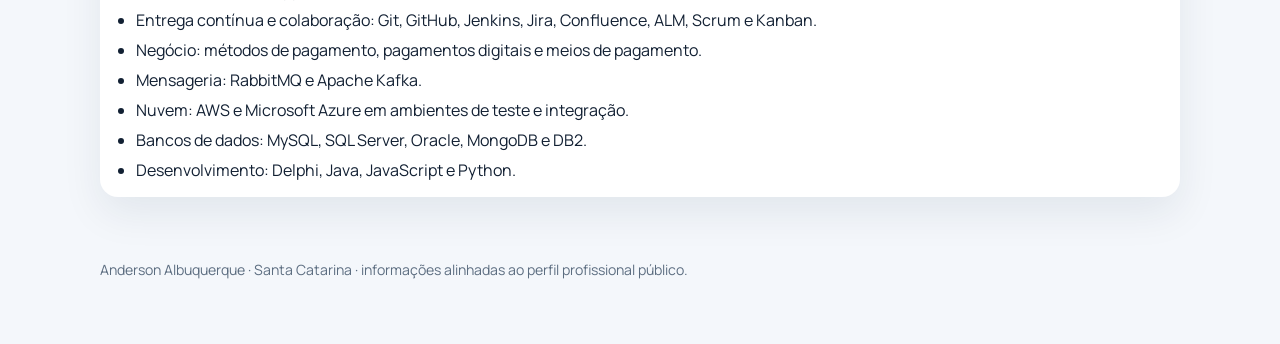
==== commit 660e2b31: "Força o CSS novo e encosta as caixas do currículo no texto. Co-authored-by: Cursor <cursoragent@curs" ====
--- a/curriculo.html
+++ b/curriculo.html
@@ -10,7 +10,7 @@
   <link rel="preconnect" href="https://fonts.googleapis.com">
   <link rel="preconnect" href="https://fonts.gstatic.com" crossorigin>
   <link href="https://fonts.googleapis.com/css2?family=Manrope:wght@400;600;700;800&display=swap" rel="stylesheet">
-  <link rel="stylesheet" href="styles.css">
+  <link rel="stylesheet" href="styles.css?v=20261111b">
 </head>
 <body>
   <a class="skip" href="#conteudo">Ir para o conteúdo</a>
--- a/styles.css
+++ b/styles.css
@@ -213,7 +213,9 @@
   font-size: 0.82rem;
 }
 
-section { padding: 4.2rem 0; }
+main > section { padding: 4.2rem 0; }
+
+.role { padding: 0; }
 
 .section-label {
   margin: 0 0 0.45rem;
@@ -317,7 +319,20 @@
 
 .where { margin: 0.15rem 0 0.7rem; color: var(--muted); }
 
-.job p:last-child { margin-bottom: 0; }
+.job .project {
+  margin: 0.85rem 0 0.35rem;
+  font-weight: 700;
+}
+
+.job ul {
+  margin: 0.2rem 0 0;
+  padding-left: 1.15rem;
+}
+
+.job li + li { margin-top: 0.28rem; }
+
+.job p:last-child,
+.job ul:last-child { margin-bottom: 0; }
 
 .skill-grid { grid-template-columns: repeat(3, 1fr); }
 
@@ -386,15 +401,20 @@
   background: #fff;
   border-radius: var(--radius);
   box-shadow: var(--shadow);
-  padding: 1.35rem 1.4rem;
+  padding: 1rem 1.15rem 0.85rem;
 }
 
 .resume h2 {
-  margin: 0 0 0.8rem;
+  margin: 0 0 0.45rem;
   font-size: 1.25rem;
 }
 
-.resume ul { margin: 0.4rem 0 0; padding-left: 1.1rem; }
+.resume section {
+  padding: 0;
+  margin: 0;
+}
+
+.resume ul { margin: 0.25rem 0 0; padding-left: 1.1rem; }
 
 .resume li + li { margin-top: 0.28rem; }
 
@@ -406,7 +426,7 @@
 
 .role h3 { margin: 0; font-size: 1.05rem; }
 
-.meta { margin: 0.15rem 0 0.45rem; color: var(--muted); }
+.meta { margin: 0.1rem 0 0; color: var(--muted); }
 
 @media (max-width: 900px) {
   .hero-grid,
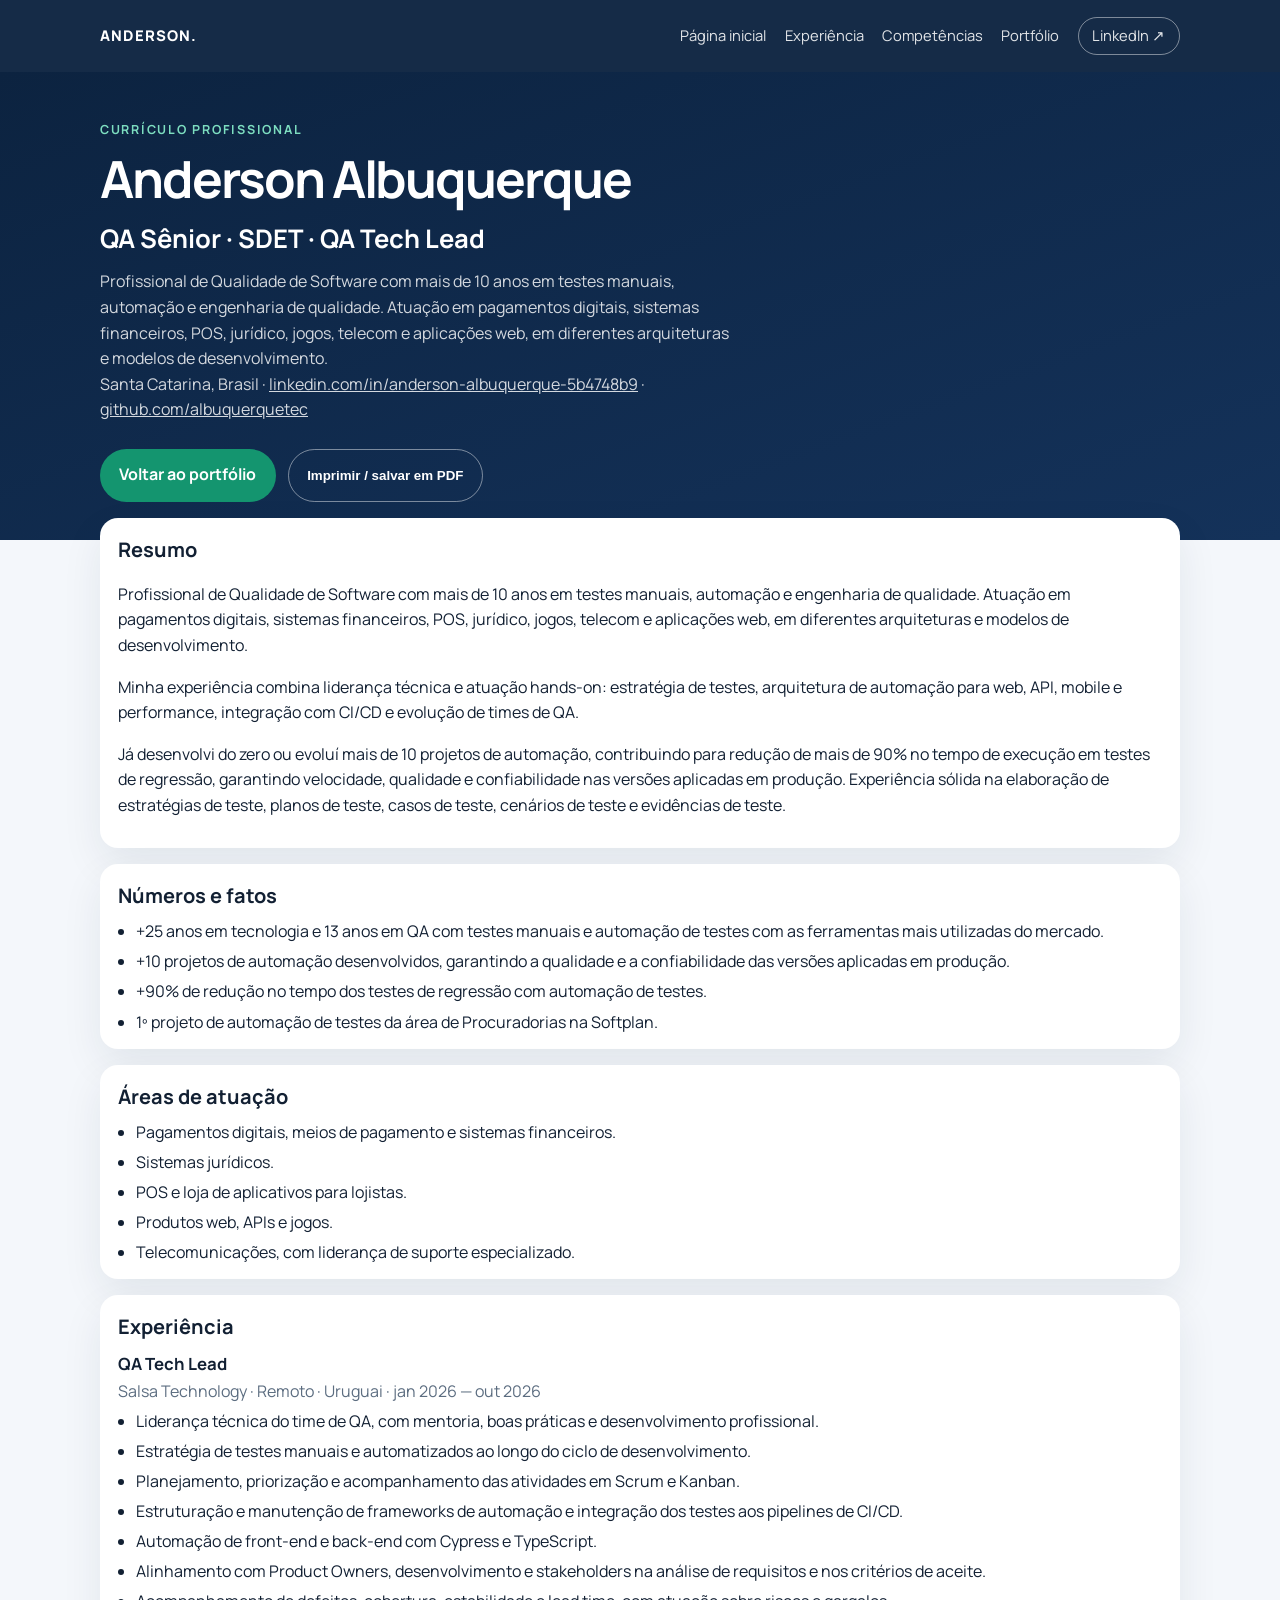
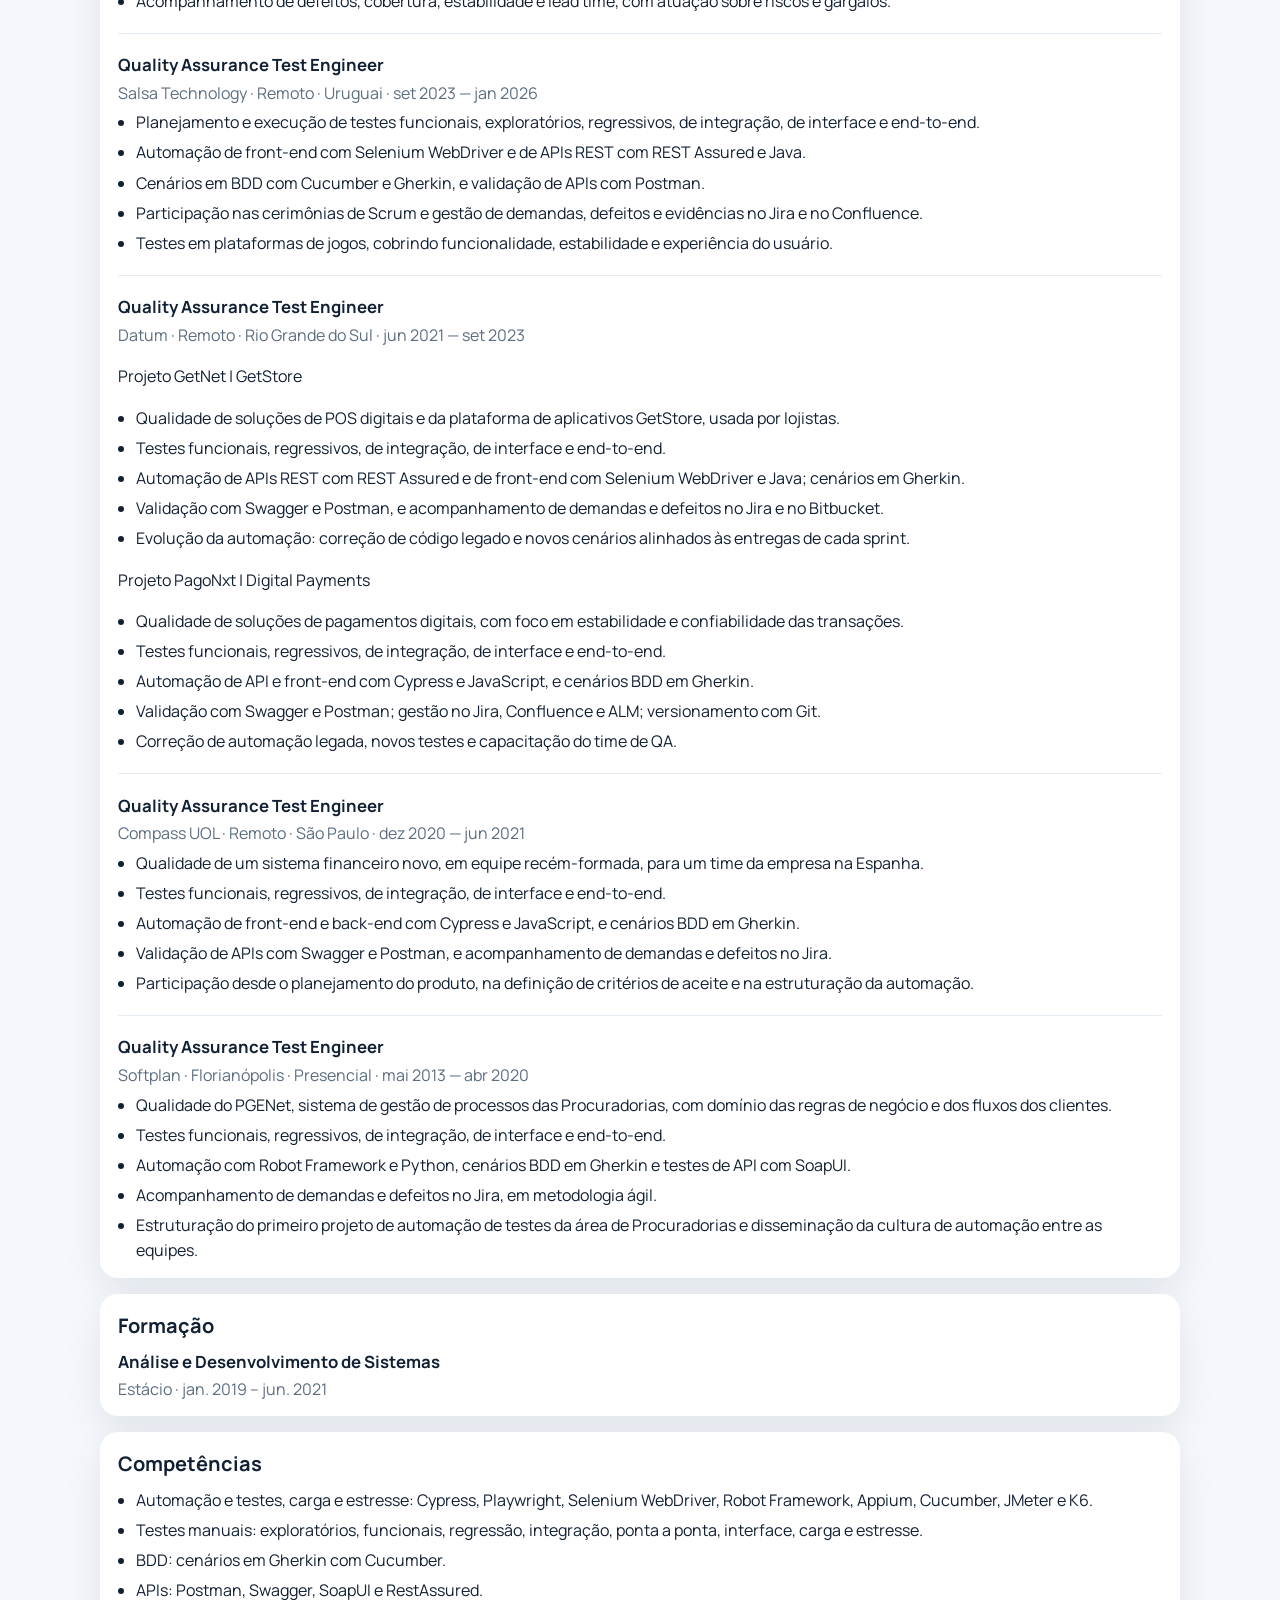
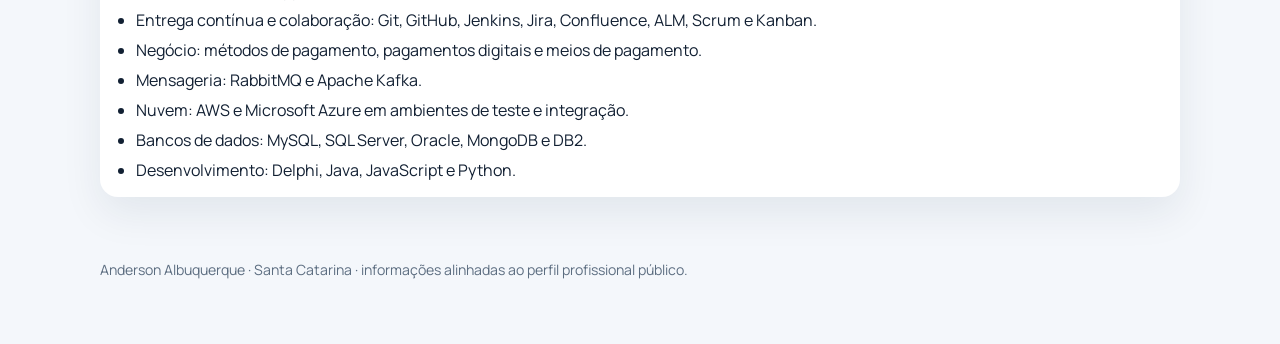
==== commit a0db71e8: "Corrige o período da graduação para janeiro de 2019 a junho de 2021. Co-authored-by: Cursor <cursora" ====
--- a/curriculo.html
+++ b/curriculo.html
@@ -149,7 +149,7 @@
       <h2>Formação</h2>
       <section class="role">
         <h3>Análise e Desenvolvimento de Sistemas</h3>
-        <p class="meta">Estácio · 2020 — 2022</p>
+        <p class="meta">Estácio · jan. 2019 – jun. 2021</p>
       </section>
     </article>
 
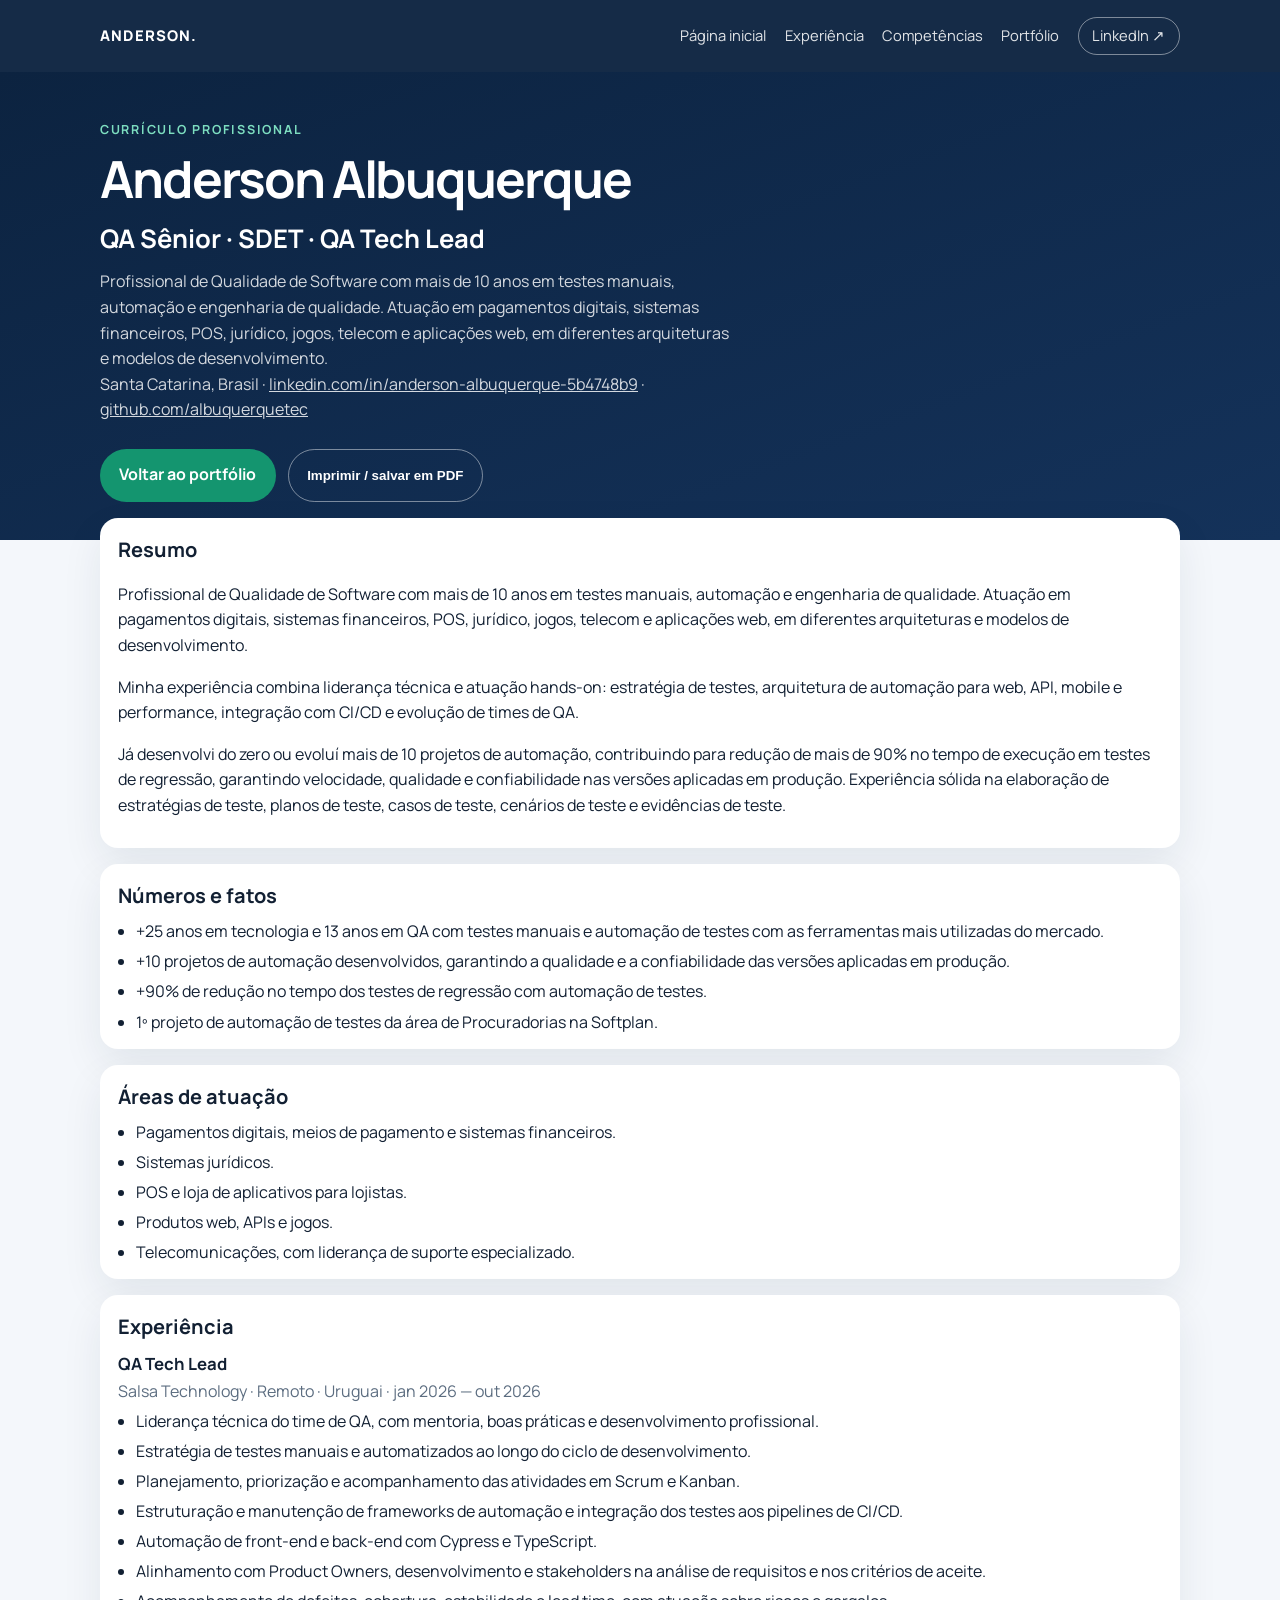
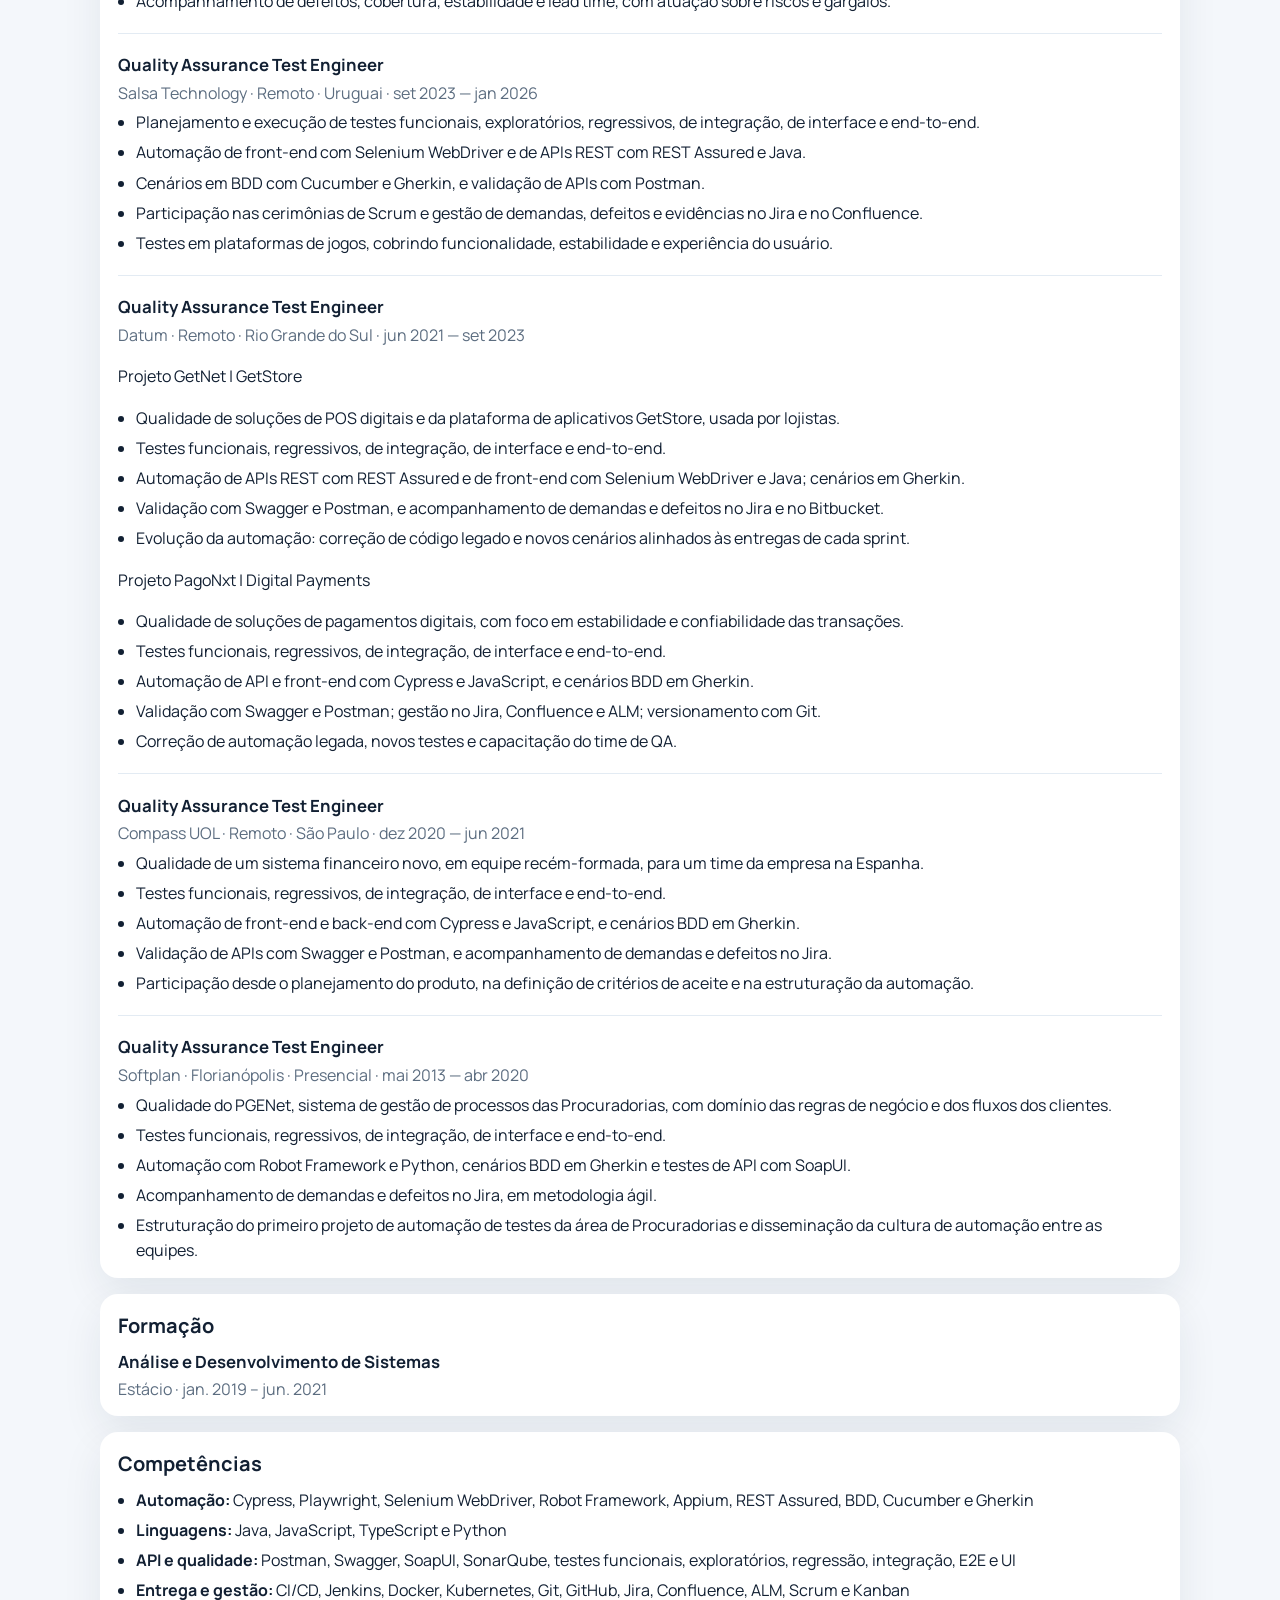
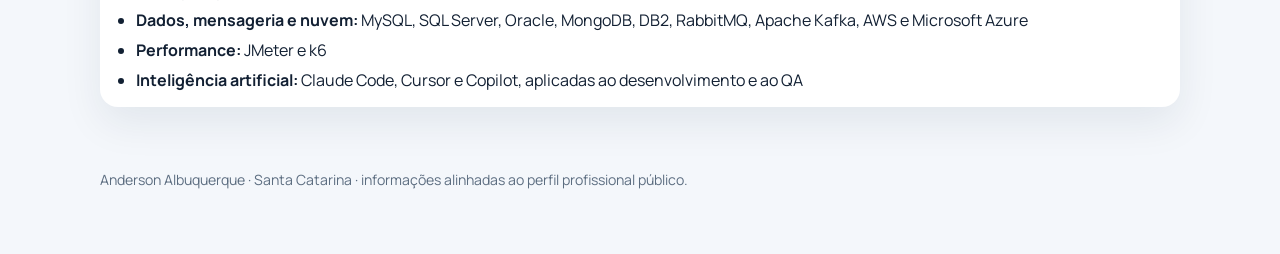
==== commit 94917585: "Atualiza as competências do currículo com os grupos do PDF. Co-authored-by: Cursor <cursoragent@curs" ====
--- a/curriculo.html
+++ b/curriculo.html
@@ -156,16 +156,13 @@
     <article>
       <h2>Competências</h2>
       <ul>
-        <li>Automação e testes, carga e estresse: Cypress, Playwright, Selenium WebDriver, Robot Framework, Appium, Cucumber, JMeter e K6.</li>
-        <li>Testes manuais: exploratórios, funcionais, regressão, integração, ponta a ponta, interface, carga e estresse.</li>
-        <li>BDD: cenários em Gherkin com Cucumber.</li>
-        <li>APIs: Postman, Swagger, SoapUI e RestAssured.</li>
-        <li>Entrega contínua e colaboração: Git, GitHub, Jenkins, Jira, Confluence, ALM, Scrum e Kanban.</li>
-        <li>Negócio: métodos de pagamento, pagamentos digitais e meios de pagamento.</li>
-        <li>Mensageria: RabbitMQ e Apache Kafka.</li>
-        <li>Nuvem: AWS e Microsoft Azure em ambientes de teste e integração.</li>
-        <li>Bancos de dados: MySQL, SQL Server, Oracle, MongoDB e DB2.</li>
-        <li>Desenvolvimento: Delphi, Java, JavaScript e Python.</li>
+        <li><strong>Automação:</strong> Cypress, Playwright, Selenium WebDriver, Robot Framework, Appium, REST Assured, BDD, Cucumber e Gherkin</li>
+        <li><strong>Linguagens:</strong> Java, JavaScript, TypeScript e Python</li>
+        <li><strong>API e qualidade:</strong> Postman, Swagger, SoapUI, SonarQube, testes funcionais, exploratórios, regressão, integração, E2E e UI</li>
+        <li><strong>Entrega e gestão:</strong> CI/CD, Jenkins, Docker, Kubernetes, Git, GitHub, Jira, Confluence, ALM, Scrum e Kanban</li>
+        <li><strong>Dados, mensageria e nuvem:</strong> MySQL, SQL Server, Oracle, MongoDB, DB2, RabbitMQ, Apache Kafka, AWS e Microsoft Azure</li>
+        <li><strong>Performance:</strong> JMeter e k6</li>
+        <li><strong>Inteligência artificial:</strong> Claude Code, Cursor e Copilot, aplicadas ao desenvolvimento e ao QA</li>
       </ul>
     </article>
   </main>
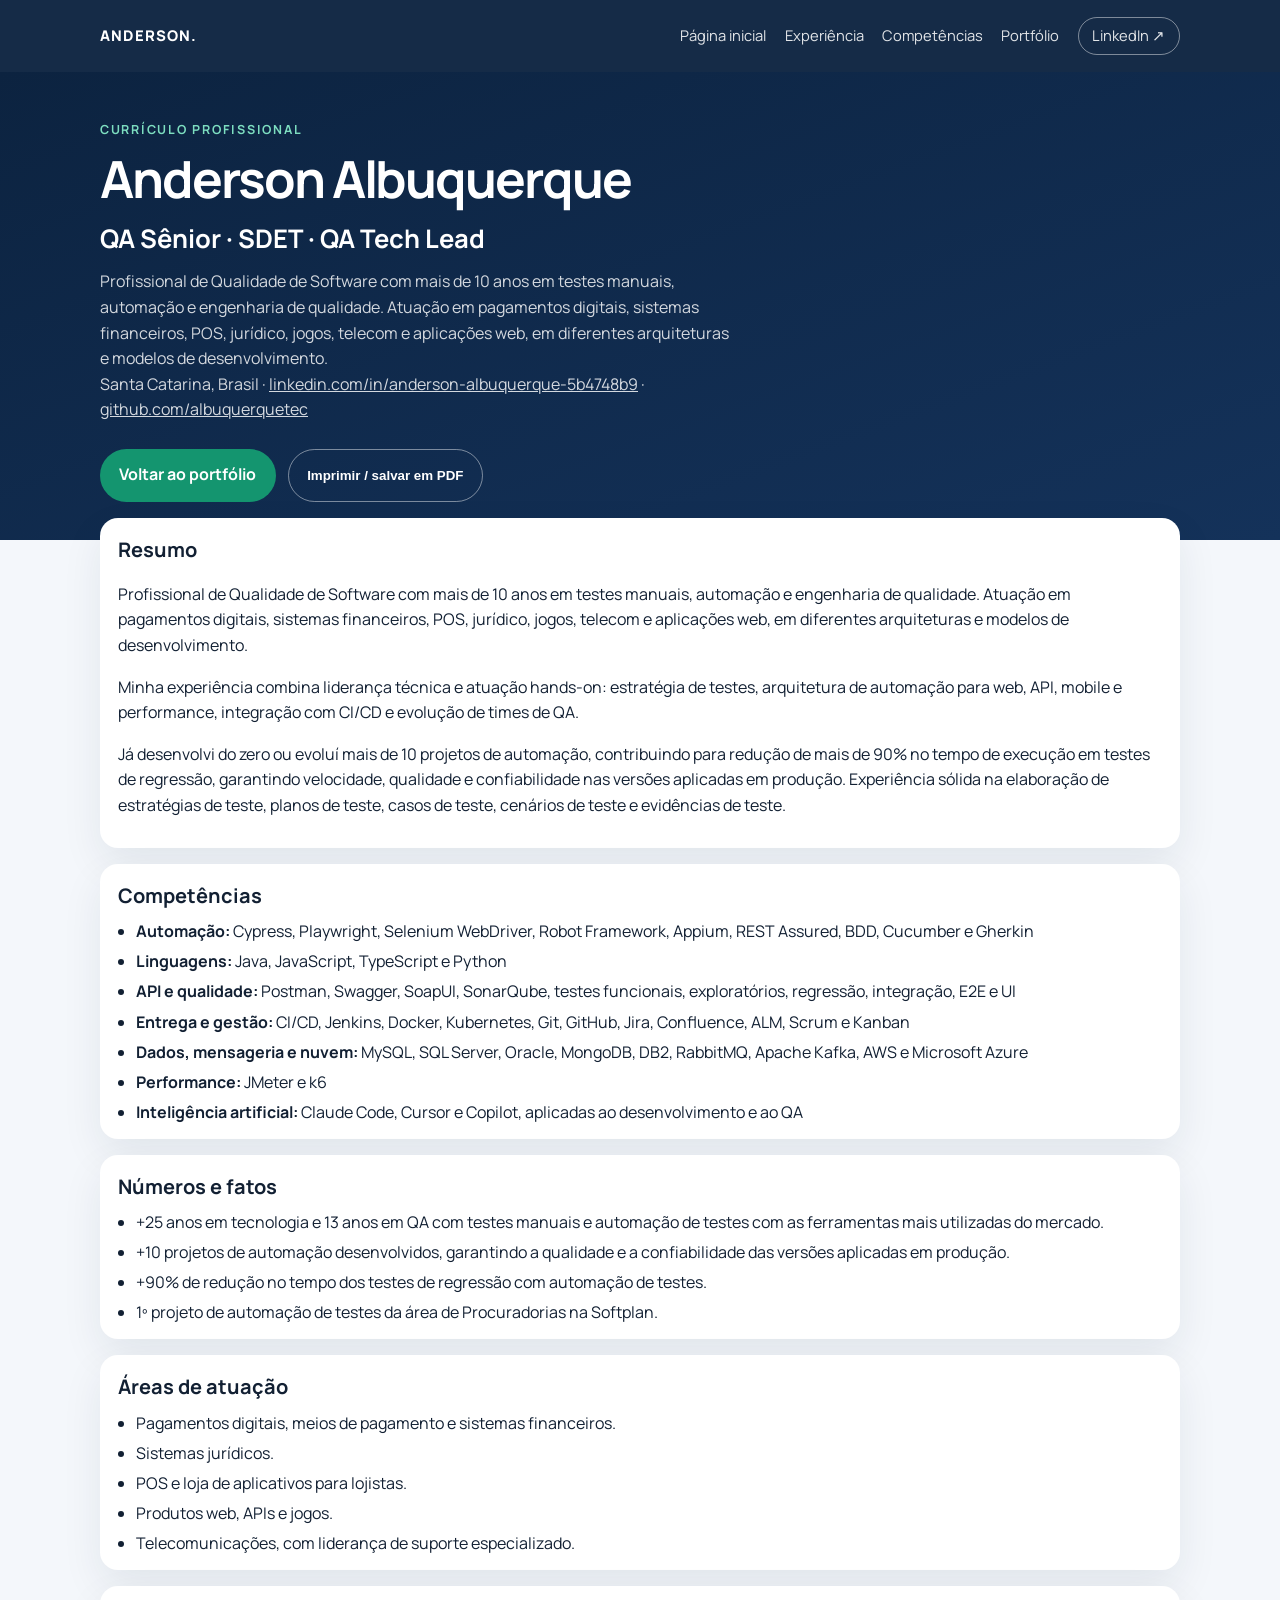
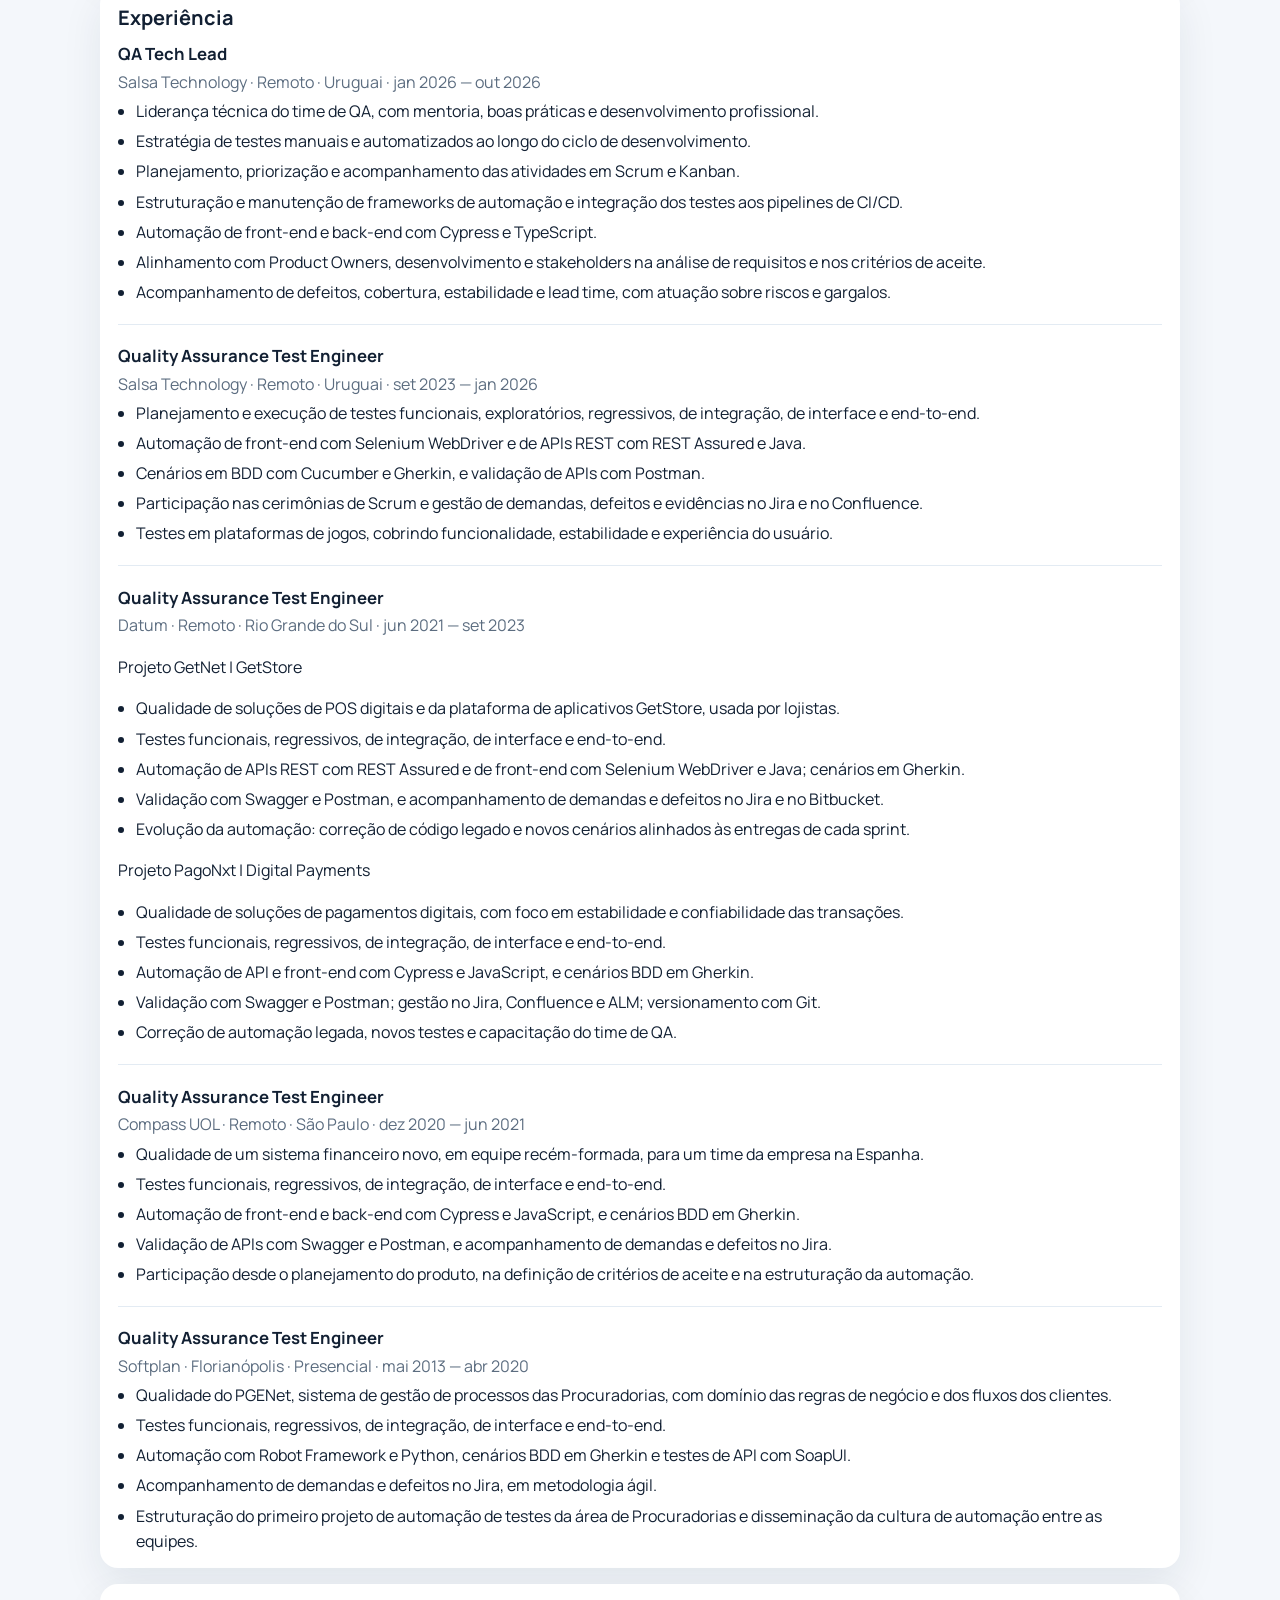
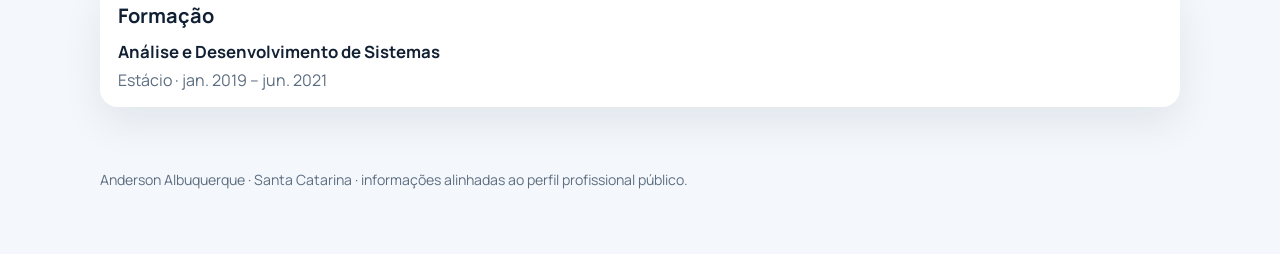
==== commit d55df299: "Coloca Competências logo depois do Resumo. Co-authored-by: Cursor <cursoragent@cursor.com>" ====
--- a/curriculo.html
+++ b/curriculo.html
@@ -47,6 +47,19 @@
       <p>Profissional de Qualidade de Software com mais de 10 anos em testes manuais, automação e engenharia de qualidade. Atuação em pagamentos digitais, sistemas financeiros, POS, jurídico, jogos, telecom e aplicações web, em diferentes arquiteturas e modelos de desenvolvimento.</p>
       <p>Minha experiência combina liderança técnica e atuação hands-on: estratégia de testes, arquitetura de automação para web, API, mobile e performance, integração com CI/CD e evolução de times de QA.</p>
       <p>Já desenvolvi do zero ou evoluí mais de 10 projetos de automação, contribuindo para redução de mais de 90% no tempo de execução em testes de regressão, garantindo velocidade, qualidade e confiabilidade nas versões aplicadas em produção. Experiência sólida na elaboração de estratégias de teste, planos de teste, casos de teste, cenários de teste e evidências de teste.</p>
+    </article>
+
+    <article>
+      <h2>Competências</h2>
+      <ul>
+        <li><strong>Automação:</strong> Cypress, Playwright, Selenium WebDriver, Robot Framework, Appium, REST Assured, BDD, Cucumber e Gherkin</li>
+        <li><strong>Linguagens:</strong> Java, JavaScript, TypeScript e Python</li>
+        <li><strong>API e qualidade:</strong> Postman, Swagger, SoapUI, SonarQube, testes funcionais, exploratórios, regressão, integração, E2E e UI</li>
+        <li><strong>Entrega e gestão:</strong> CI/CD, Jenkins, Docker, Kubernetes, Git, GitHub, Jira, Confluence, ALM, Scrum e Kanban</li>
+        <li><strong>Dados, mensageria e nuvem:</strong> MySQL, SQL Server, Oracle, MongoDB, DB2, RabbitMQ, Apache Kafka, AWS e Microsoft Azure</li>
+        <li><strong>Performance:</strong> JMeter e k6</li>
+        <li><strong>Inteligência artificial:</strong> Claude Code, Cursor e Copilot, aplicadas ao desenvolvimento e ao QA</li>
+      </ul>
     </article>
 
     <article>
@@ -152,19 +165,6 @@
         <p class="meta">Estácio · jan. 2019 – jun. 2021</p>
       </section>
     </article>
-
-    <article>
-      <h2>Competências</h2>
-      <ul>
-        <li><strong>Automação:</strong> Cypress, Playwright, Selenium WebDriver, Robot Framework, Appium, REST Assured, BDD, Cucumber e Gherkin</li>
-        <li><strong>Linguagens:</strong> Java, JavaScript, TypeScript e Python</li>
-        <li><strong>API e qualidade:</strong> Postman, Swagger, SoapUI, SonarQube, testes funcionais, exploratórios, regressão, integração, E2E e UI</li>
-        <li><strong>Entrega e gestão:</strong> CI/CD, Jenkins, Docker, Kubernetes, Git, GitHub, Jira, Confluence, ALM, Scrum e Kanban</li>
-        <li><strong>Dados, mensageria e nuvem:</strong> MySQL, SQL Server, Oracle, MongoDB, DB2, RabbitMQ, Apache Kafka, AWS e Microsoft Azure</li>
-        <li><strong>Performance:</strong> JMeter e k6</li>
-        <li><strong>Inteligência artificial:</strong> Claude Code, Cursor e Copilot, aplicadas ao desenvolvimento e ao QA</li>
-      </ul>
-    </article>
   </main>
 
   <footer class="site-footer">
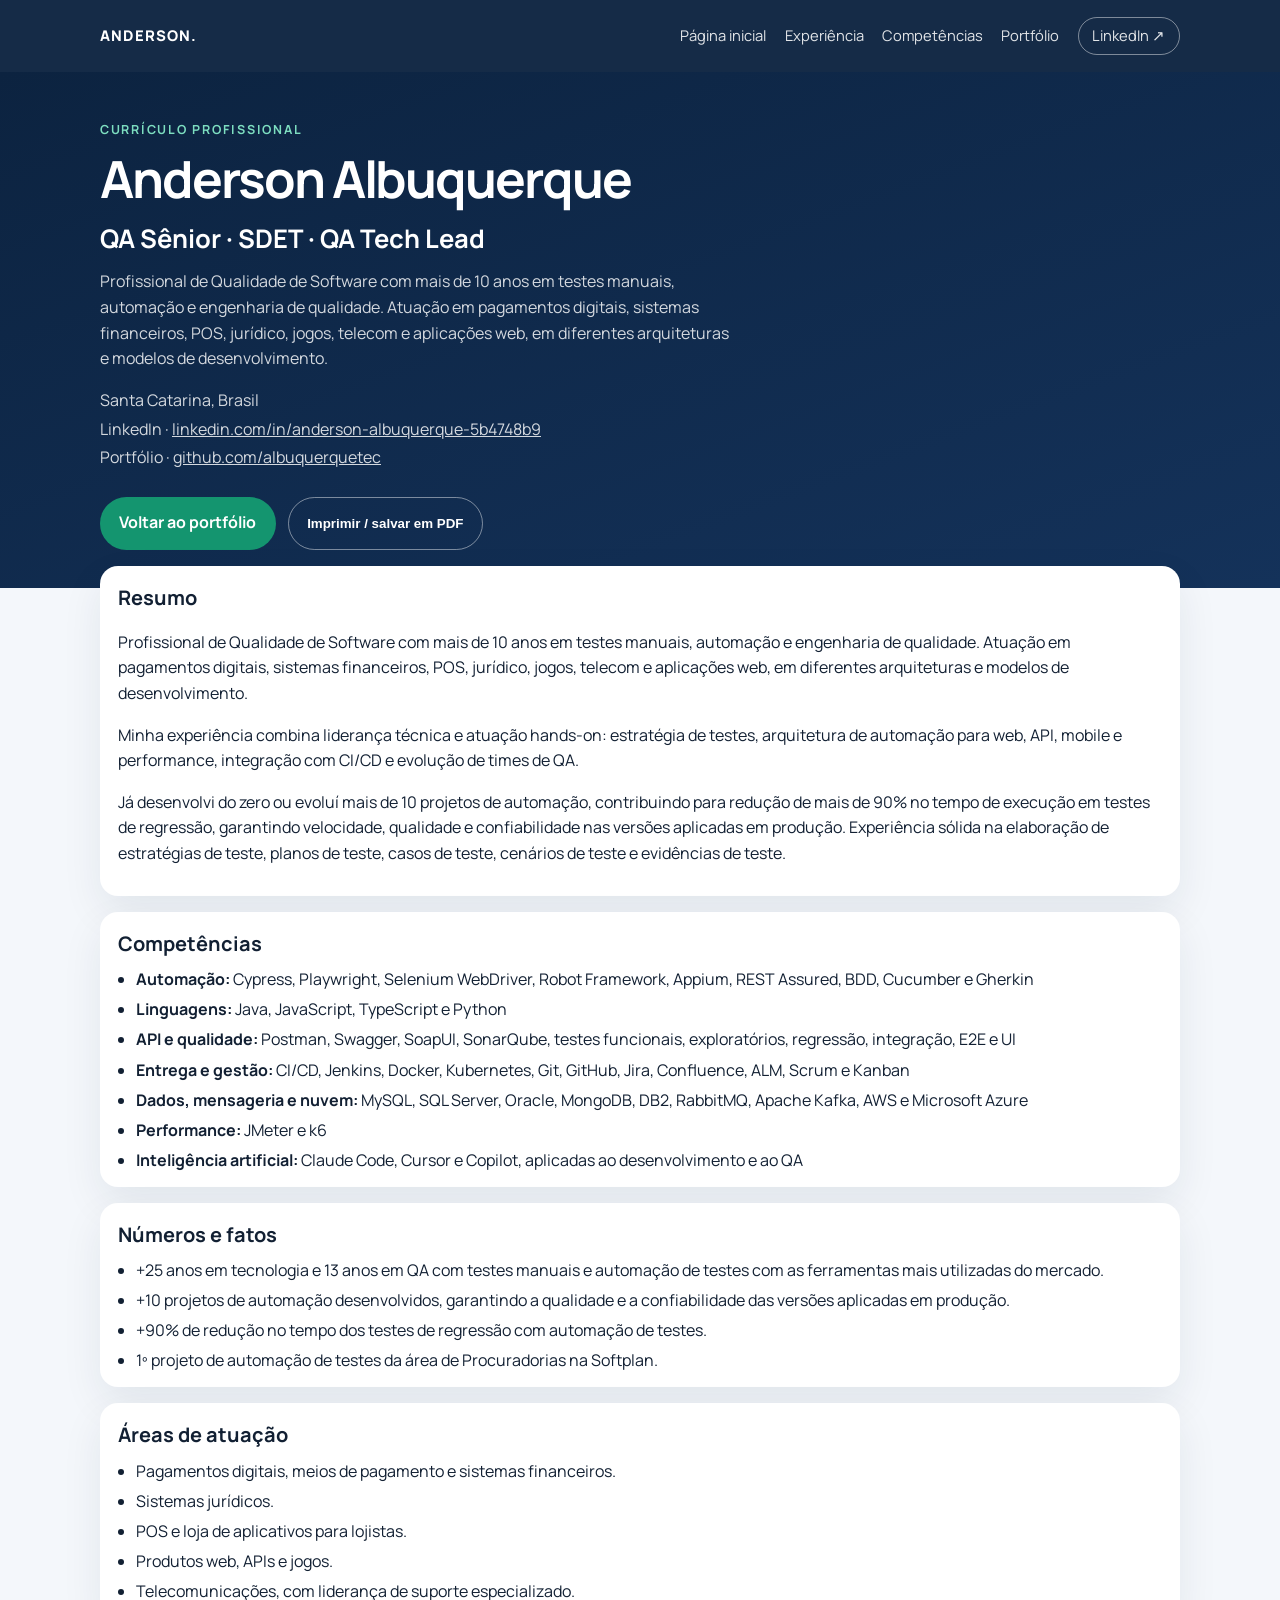
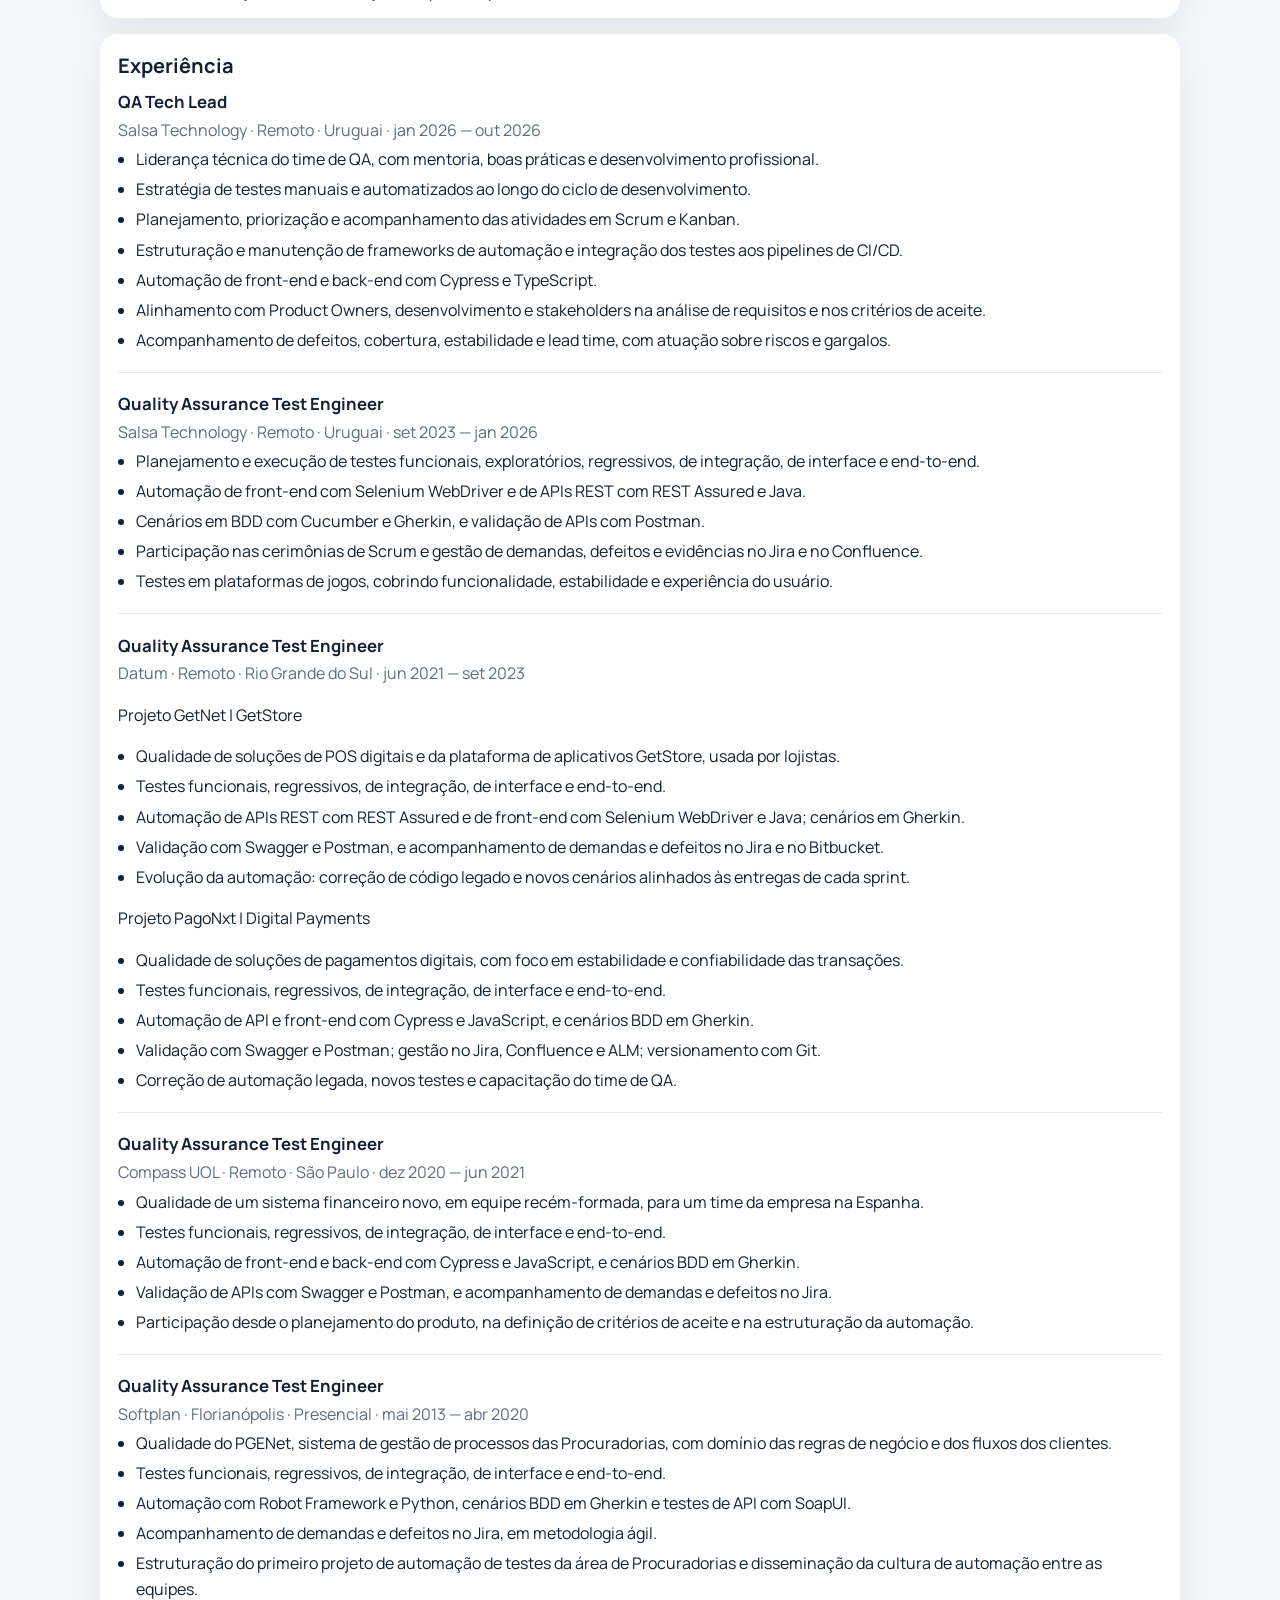
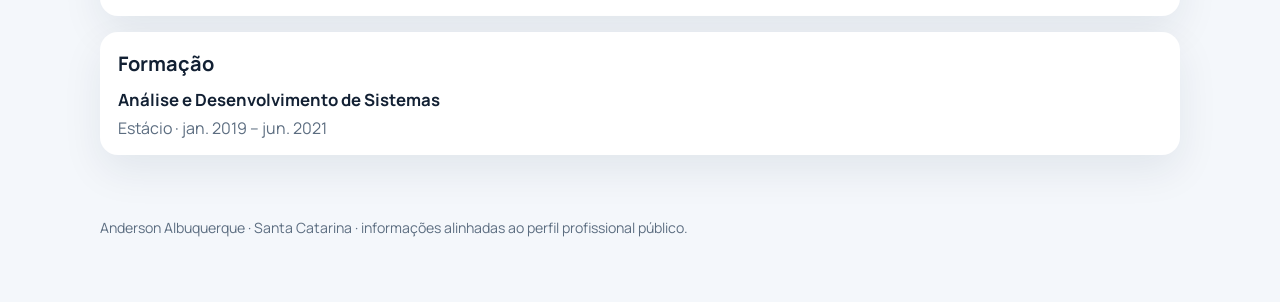
==== commit fa1dc05a: "Separa local, LinkedIn e portfólio em linhas no topo do currículo. Co-authored-by: Cursor <cursorage" ====
--- a/curriculo.html
+++ b/curriculo.html
@@ -10,7 +10,7 @@
   <link rel="preconnect" href="https://fonts.googleapis.com">
   <link rel="preconnect" href="https://fonts.gstatic.com" crossorigin>
   <link href="https://fonts.googleapis.com/css2?family=Manrope:wght@400;600;700;800&display=swap" rel="stylesheet">
-  <link rel="stylesheet" href="styles.css?v=20261111b">
+  <link rel="stylesheet" href="styles.css?v=20261111c">
 </head>
 <body>
   <a class="skip" href="#conteudo">Ir para o conteúdo</a>
@@ -33,7 +33,11 @@
       <h1>Anderson Albuquerque</h1>
       <p class="headline">QA Sênior · SDET · QA Tech Lead</p>
       <p class="lede">Profissional de Qualidade de Software com mais de 10 anos em testes manuais, automação e engenharia de qualidade. Atuação em pagamentos digitais, sistemas financeiros, POS, jurídico, jogos, telecom e aplicações web, em diferentes arquiteturas e modelos de desenvolvimento.</p>
-      <p class="lede">Santa Catarina, Brasil · <a href="https://www.linkedin.com/in/anderson-albuquerque-5b4748b9">linkedin.com/in/anderson-albuquerque-5b4748b9</a> · <a href="https://github.com/albuquerquetec">github.com/albuquerquetec</a></p>
+      <div class="contact">
+        <p>Santa Catarina, Brasil</p>
+        <p>LinkedIn · <a href="https://www.linkedin.com/in/anderson-albuquerque-5b4748b9">linkedin.com/in/anderson-albuquerque-5b4748b9</a></p>
+        <p>Portfólio · <a href="https://github.com/albuquerquetec">github.com/albuquerquetec</a></p>
+      </div>
       <div class="actions no-print">
         <a class="btn btn-primary" href="index.html">Voltar ao portfólio</a>
         <button class="btn btn-ghost" type="button" id="imprimir">Imprimir / salvar em PDF</button>
--- a/styles.css
+++ b/styles.css
@@ -135,6 +135,19 @@
   color: rgba(255, 255, 255, 0.82);
 }
 
+.contact {
+  margin-top: 1rem;
+}
+
+.contact p {
+  margin: 0;
+  color: rgba(255, 255, 255, 0.82);
+}
+
+.contact p + p {
+  margin-top: 0.2rem;
+}
+
 .actions {
   display: flex;
   flex-wrap: wrap;
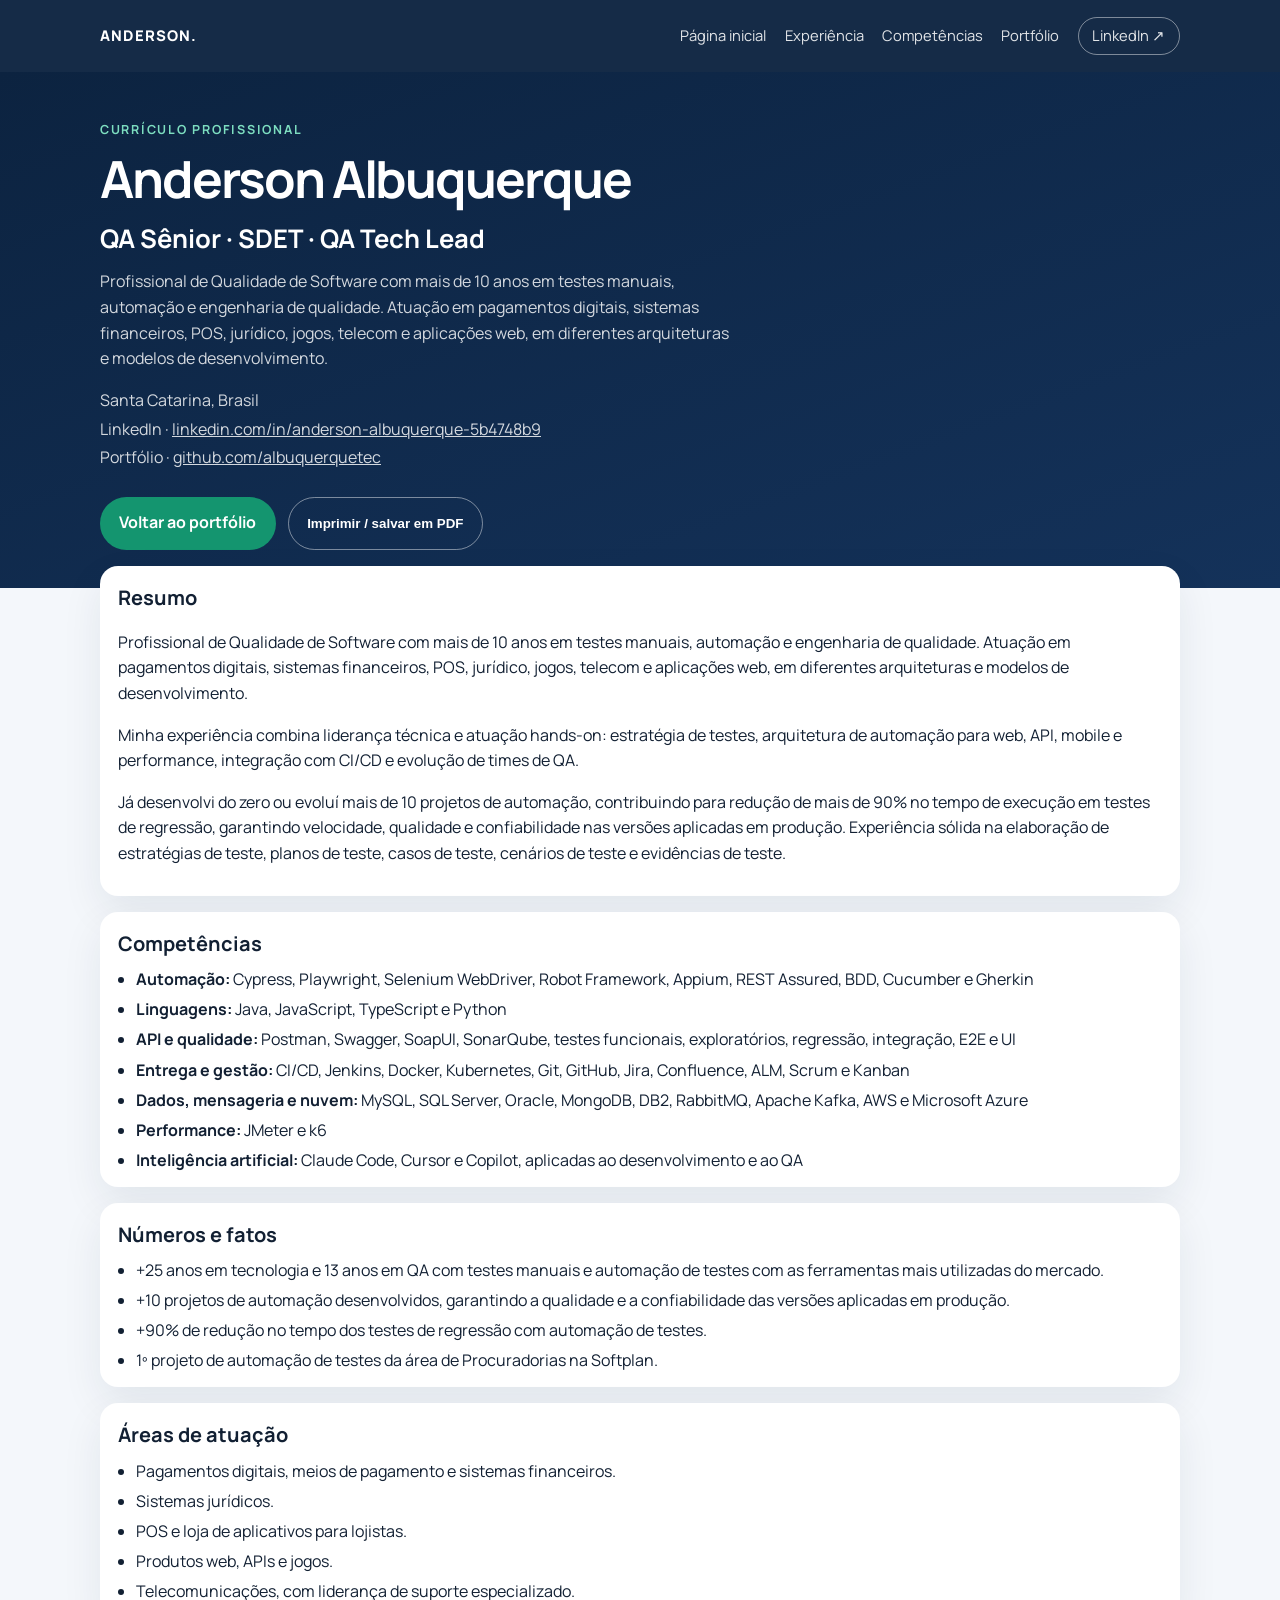
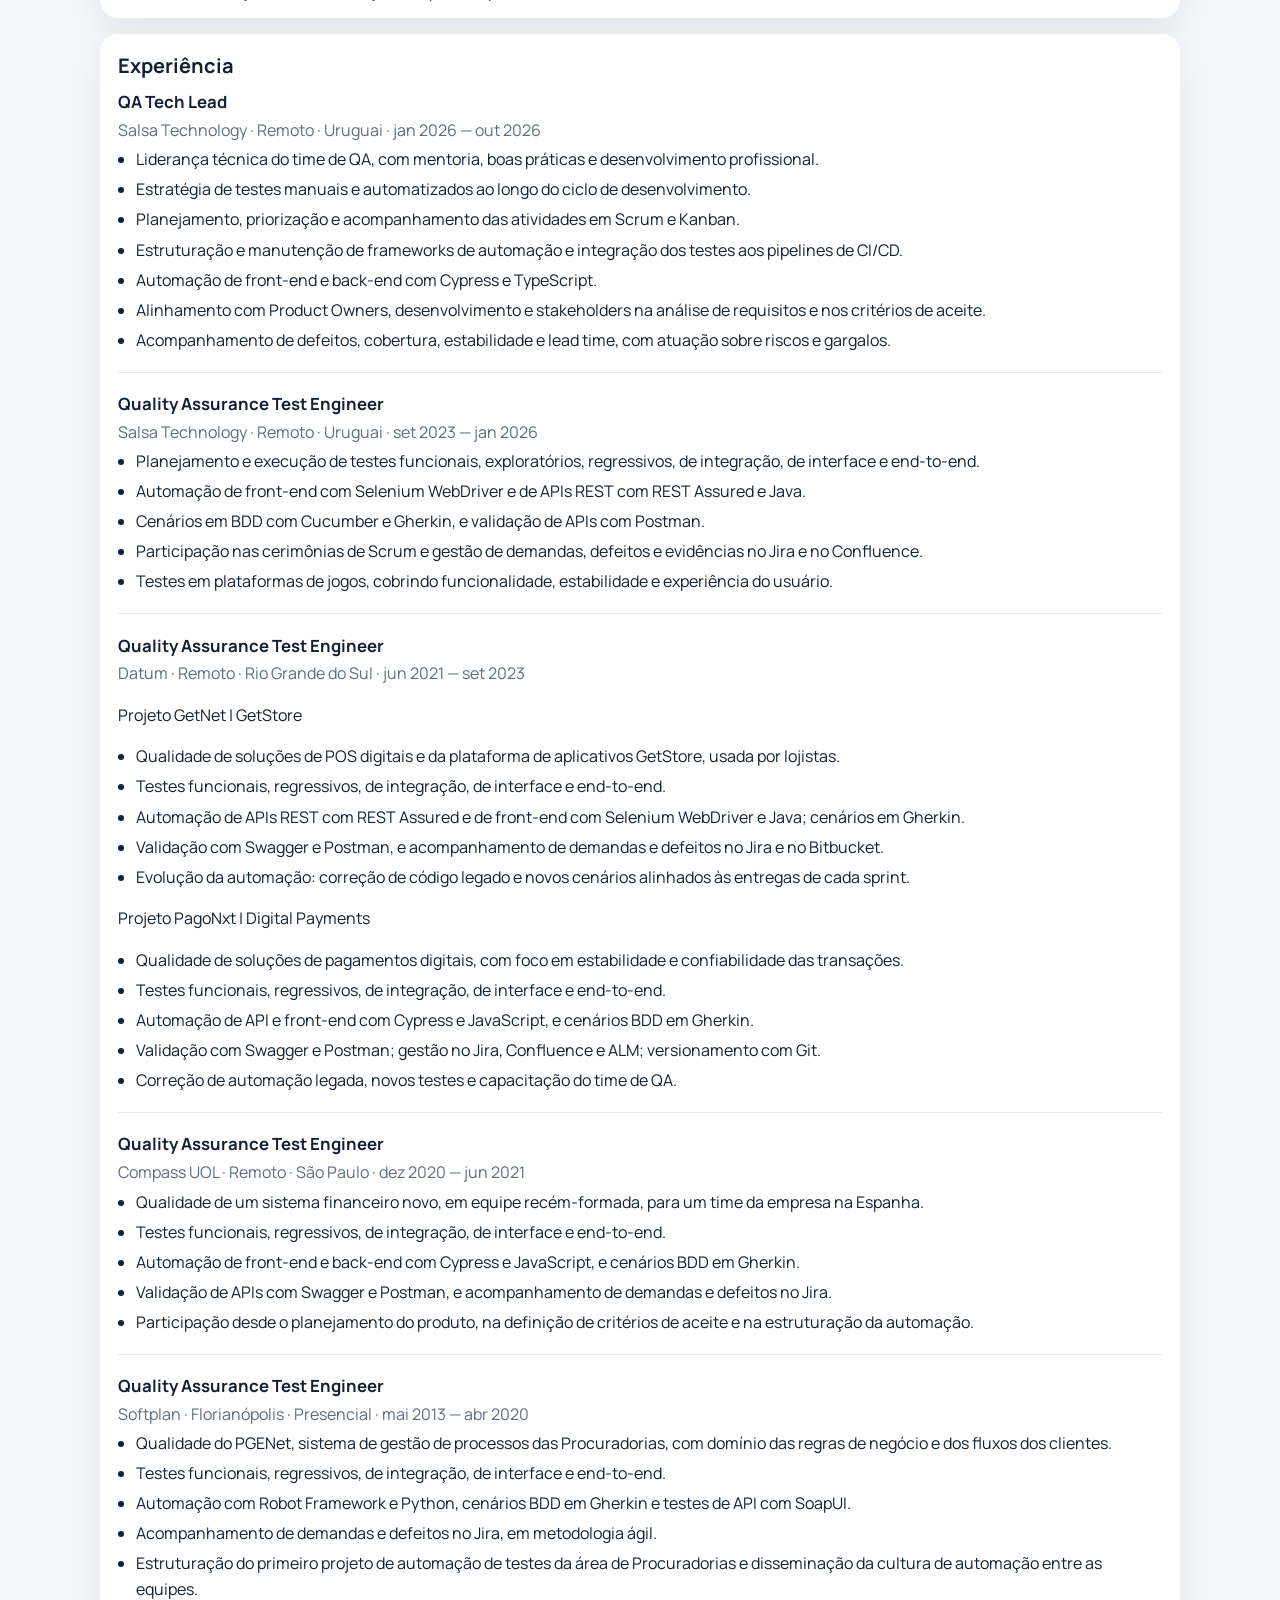
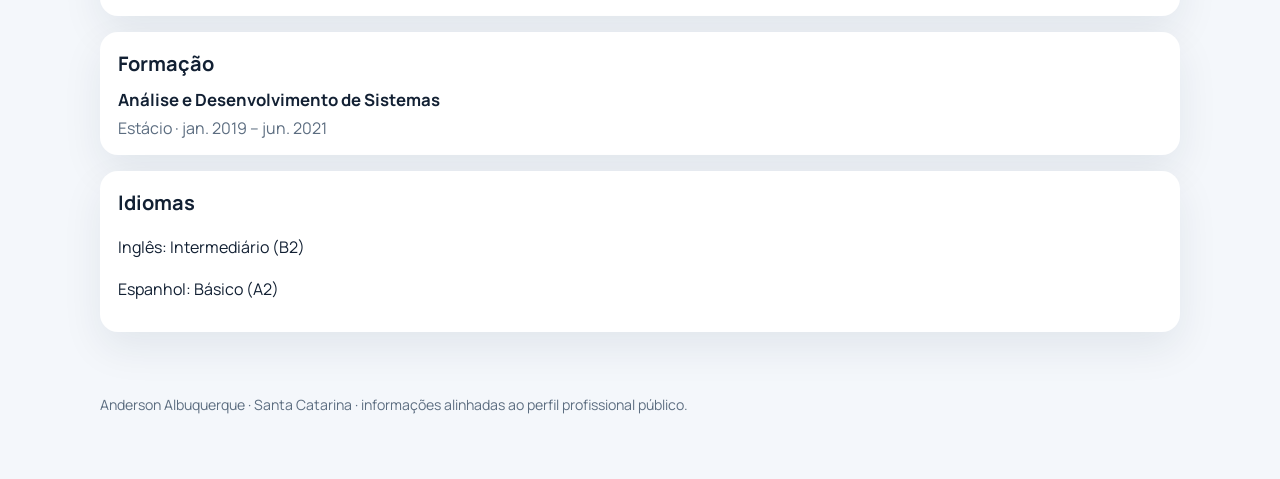
==== commit 5a455544: "Inclui os idiomas do currículo e mantém o contato em três linhas. Co-authored-by: Cursor <cursoragen" ====
--- a/curriculo.html
+++ b/curriculo.html
@@ -10,7 +10,7 @@
   <link rel="preconnect" href="https://fonts.googleapis.com">
   <link rel="preconnect" href="https://fonts.gstatic.com" crossorigin>
   <link href="https://fonts.googleapis.com/css2?family=Manrope:wght@400;600;700;800&display=swap" rel="stylesheet">
-  <link rel="stylesheet" href="styles.css?v=20261111c">
+  <link rel="stylesheet" href="styles.css?v=20261111d">
 </head>
 <body>
   <a class="skip" href="#conteudo">Ir para o conteúdo</a>
@@ -169,6 +169,12 @@
         <p class="meta">Estácio · jan. 2019 – jun. 2021</p>
       </section>
     </article>
+
+    <article>
+      <h2>Idiomas</h2>
+      <p>Inglês: Intermediário (B2)</p>
+      <p>Espanhol: Básico (A2)</p>
+    </article>
   </main>
 
   <footer class="site-footer">
--- a/styles.css
+++ b/styles.css
@@ -140,6 +140,7 @@
 }
 
 .contact p {
+  display: block;
   margin: 0;
   color: rgba(255, 255, 255, 0.82);
 }
